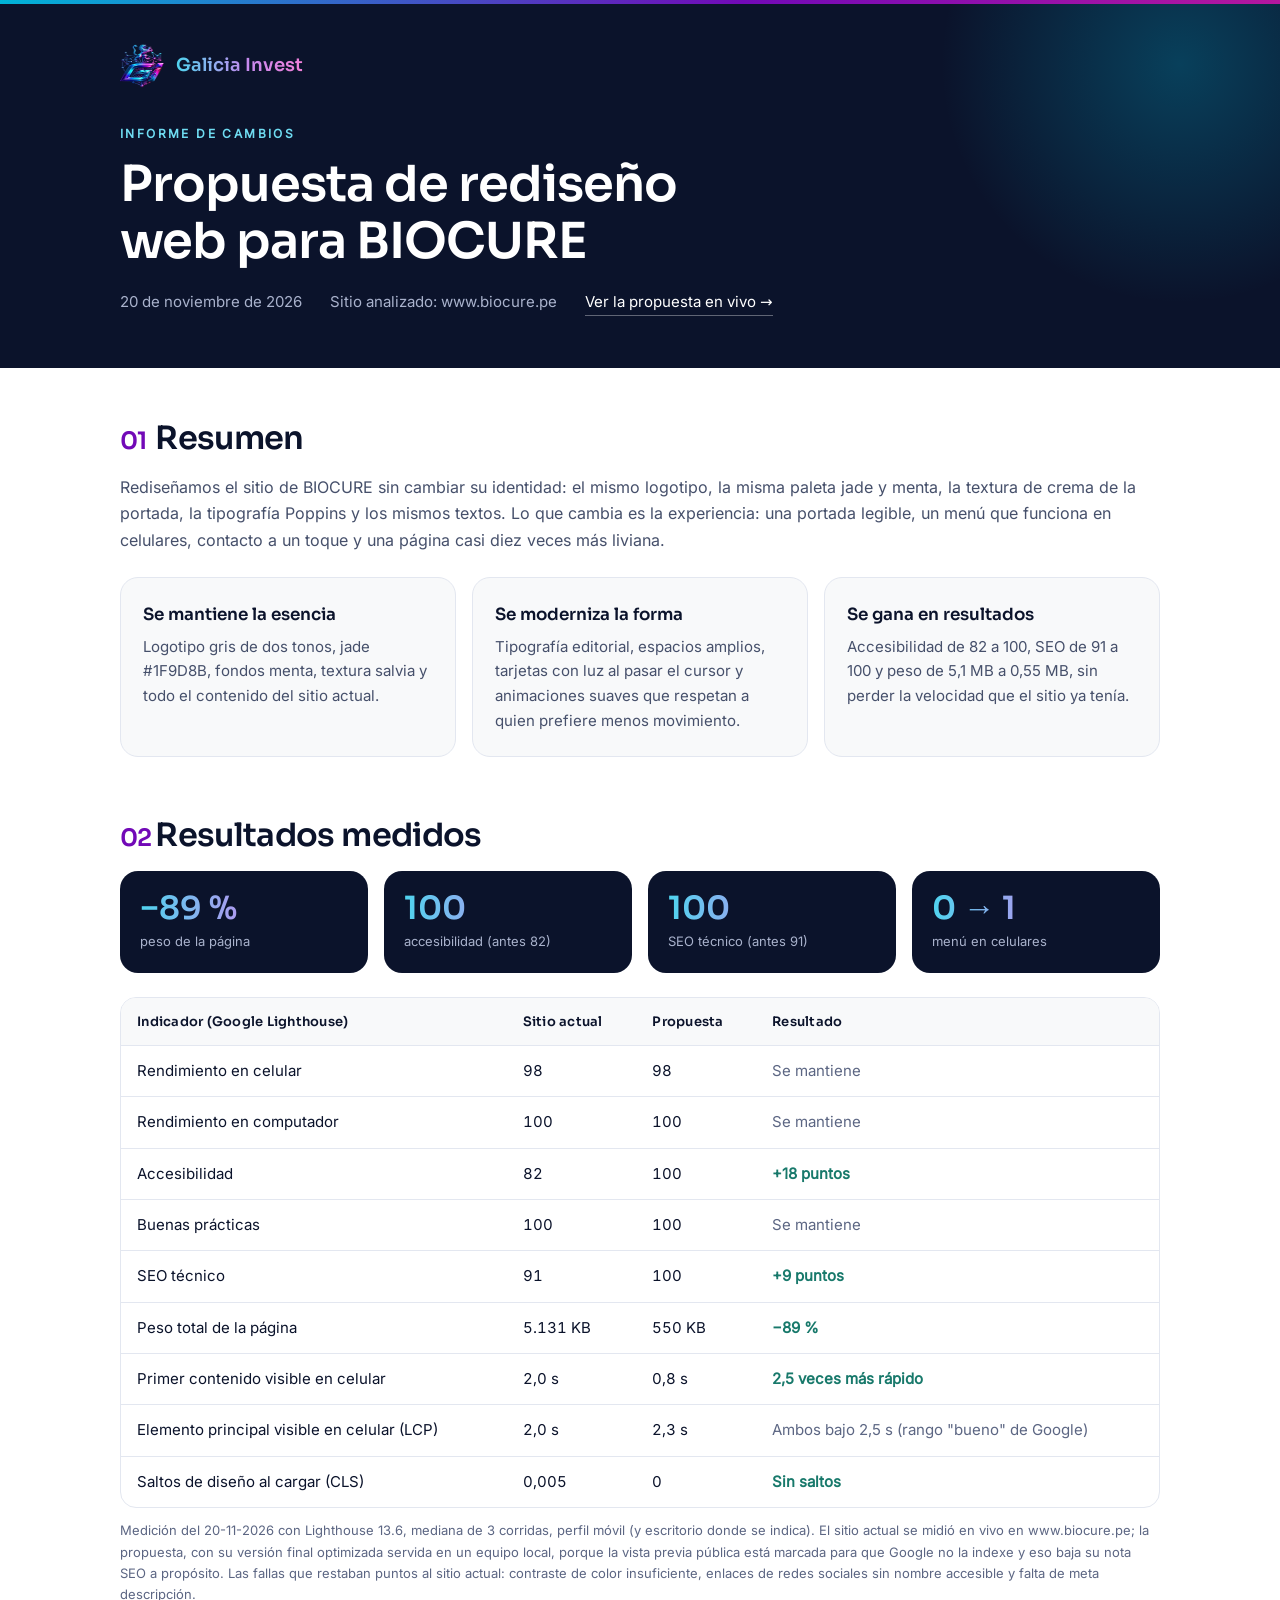
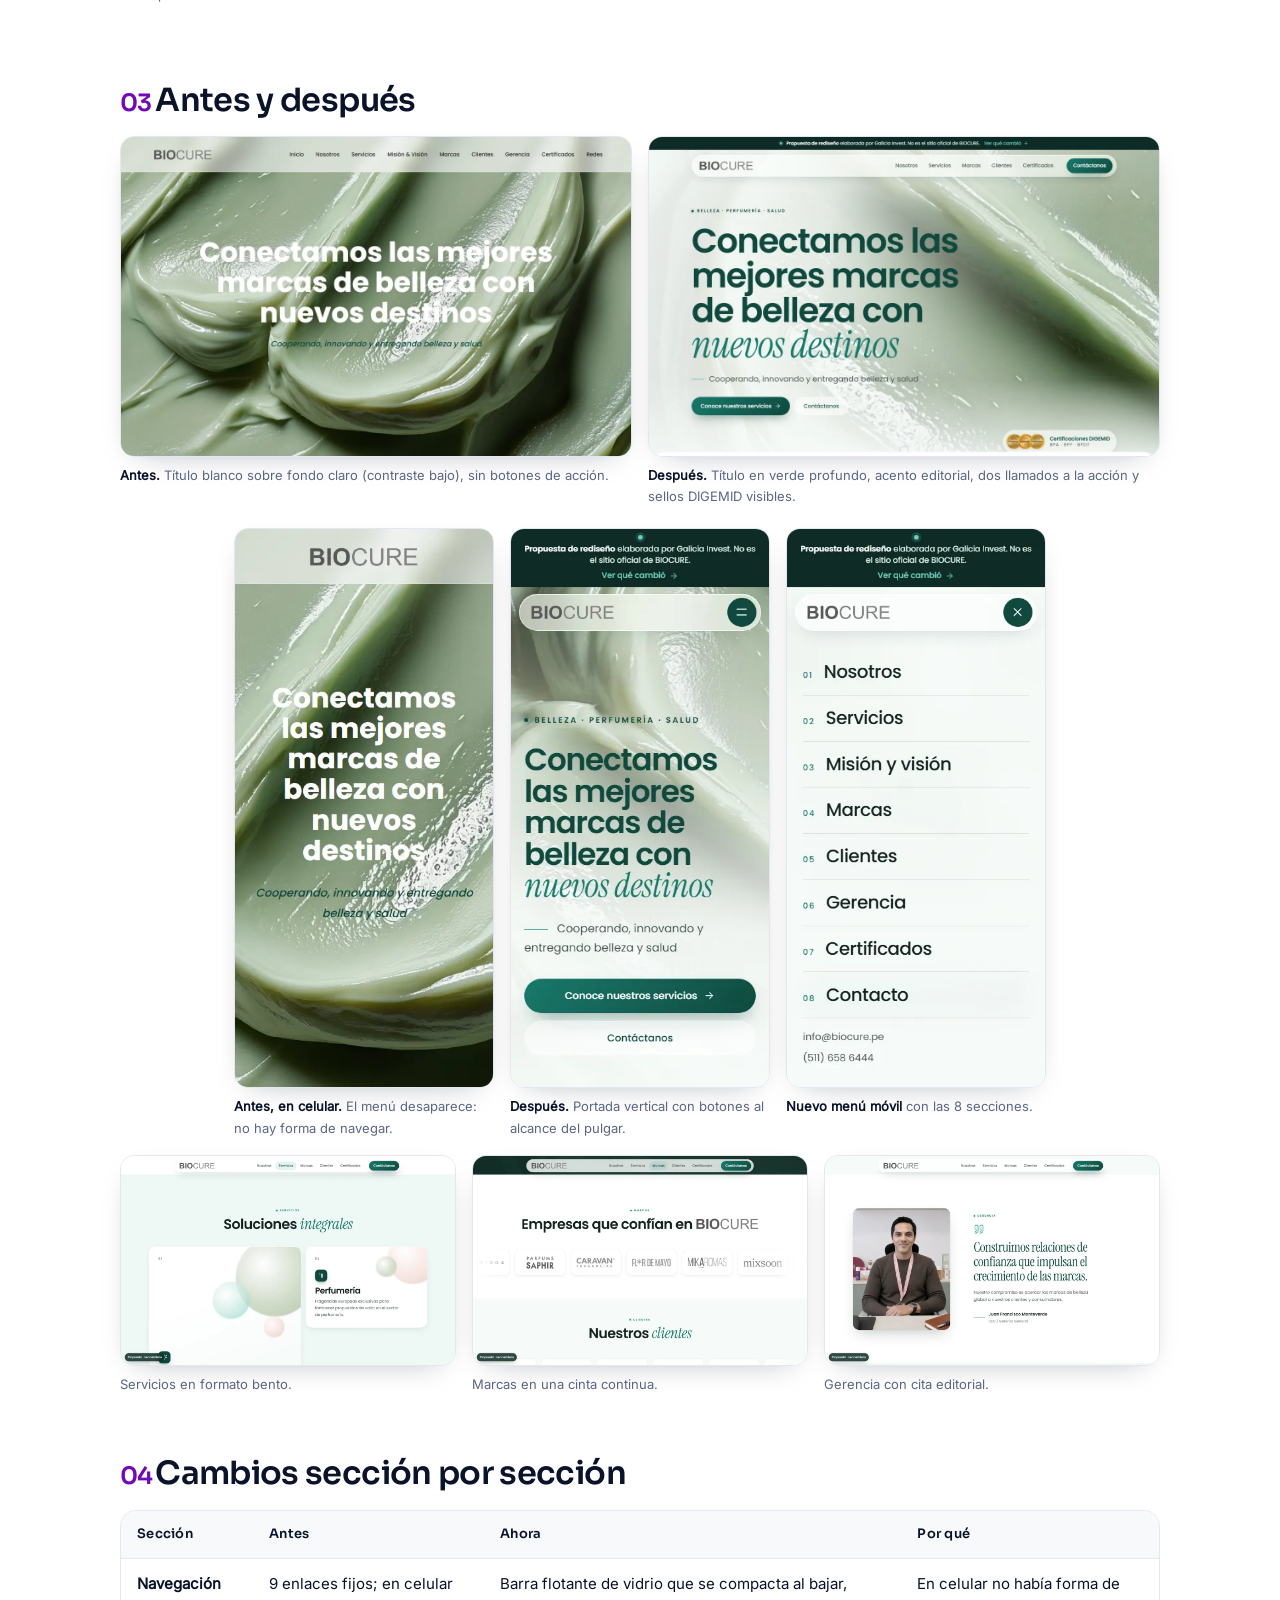
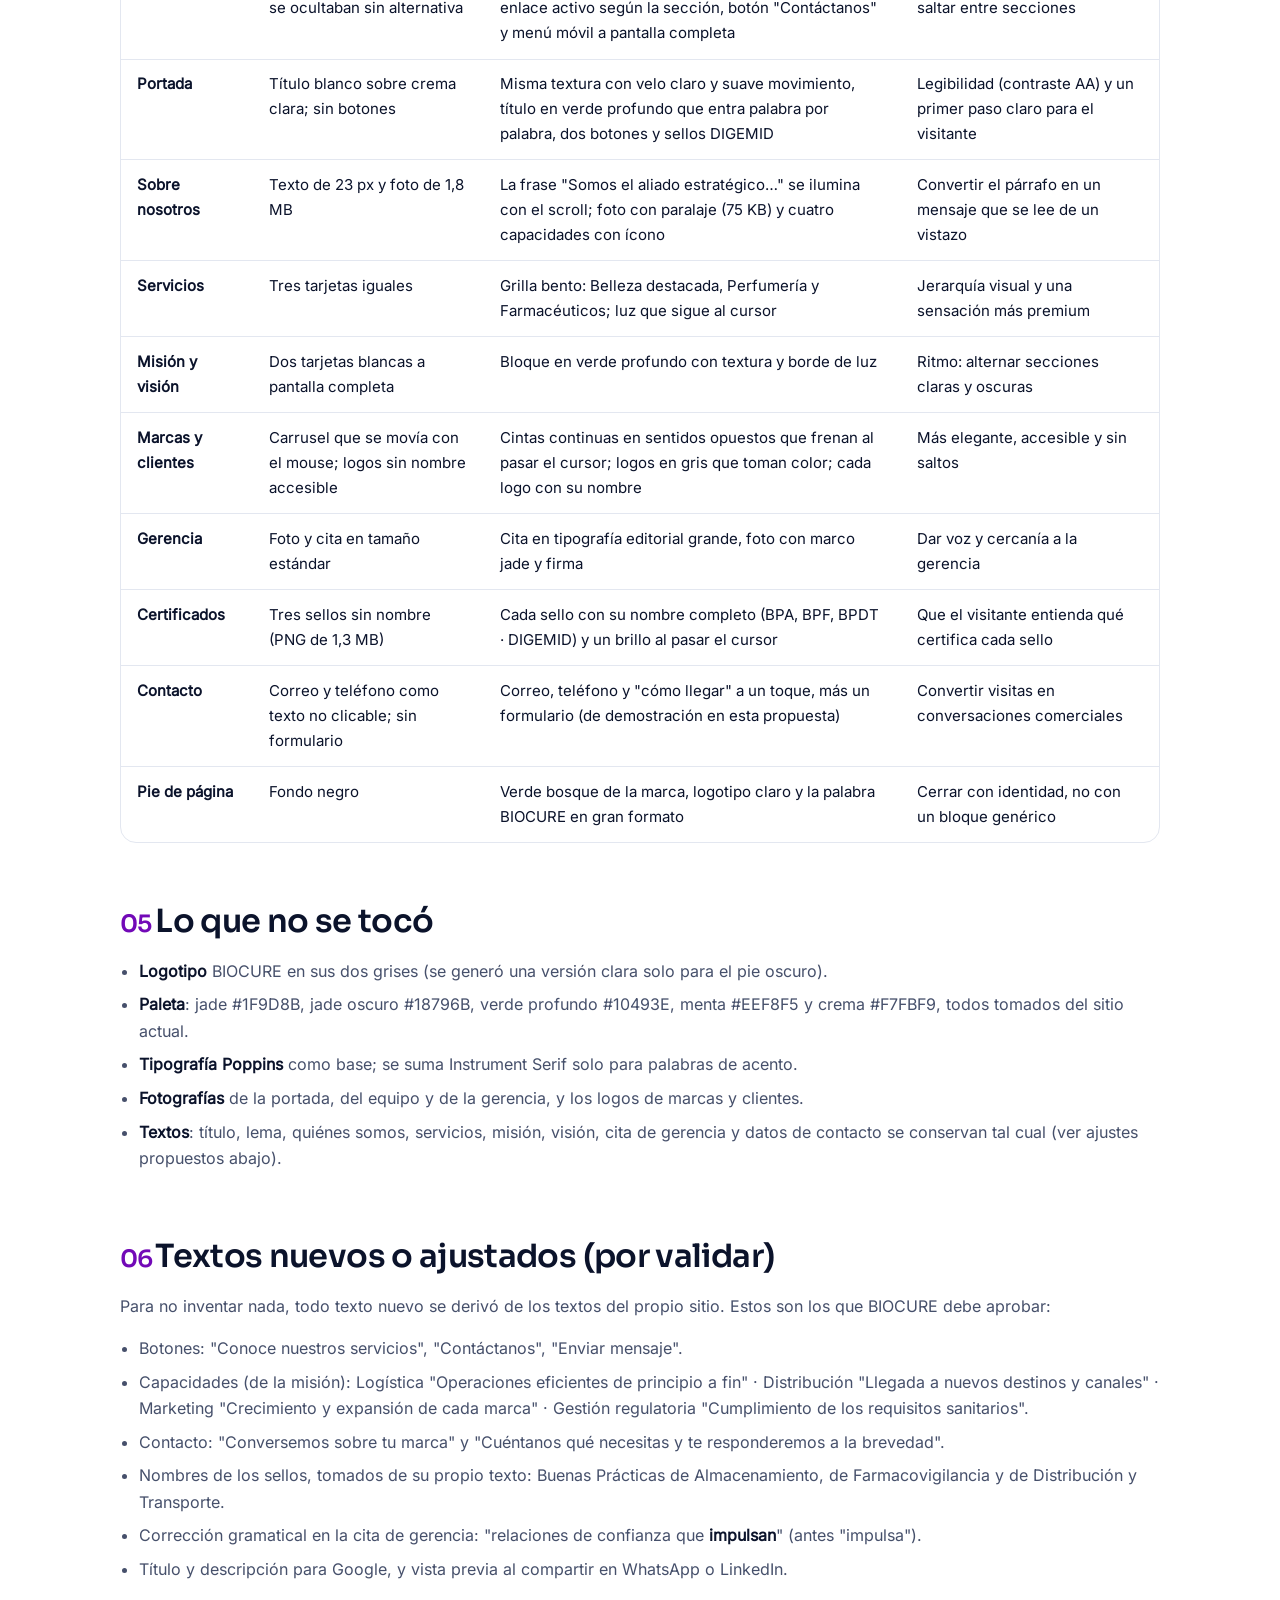
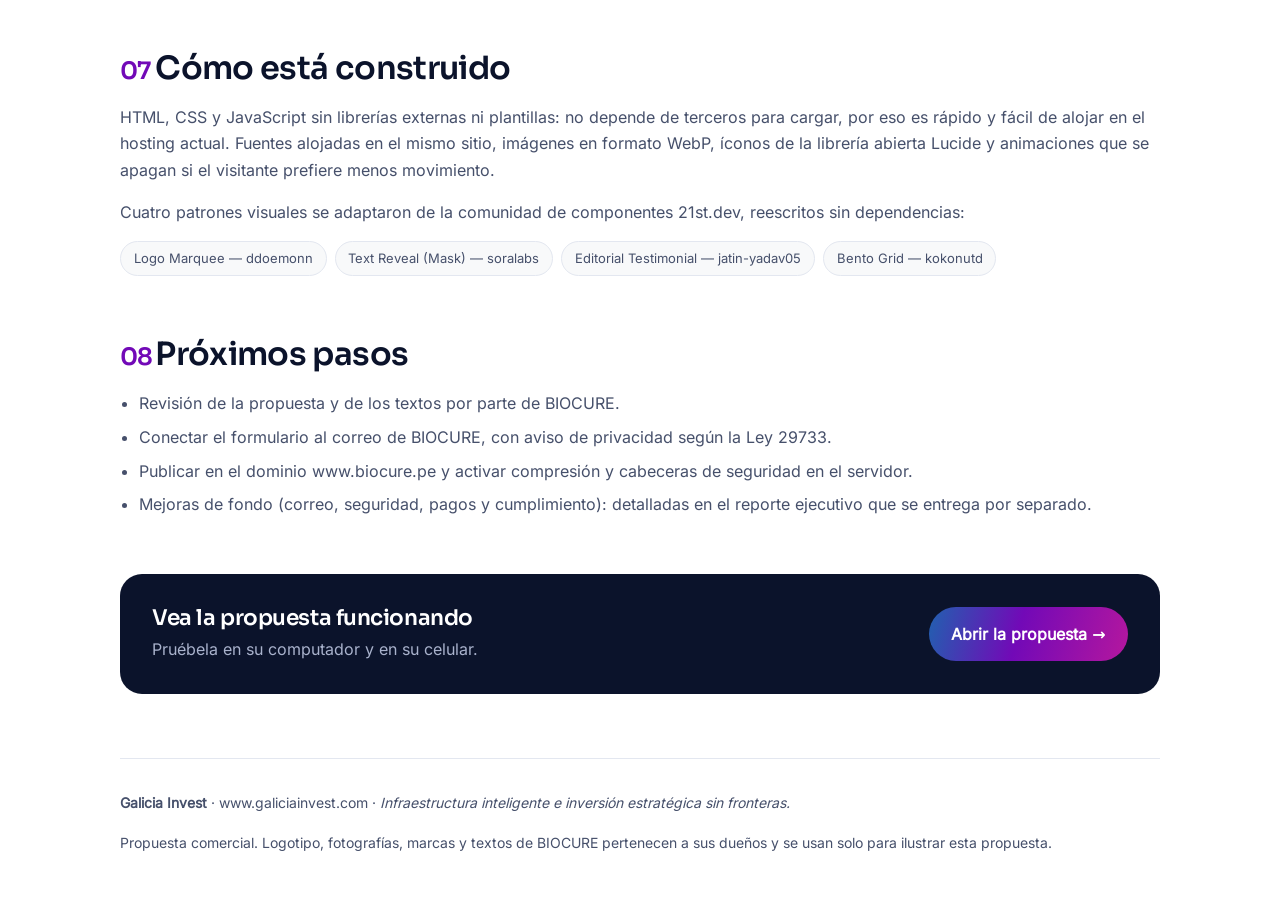
==== cambios.html @ b6936fb0 "Propuesta de rediseño web (vista previa, noindex) Build minificado de la maqueta: portada, nosotros," ====
<!DOCTYPE html> <html lang="es"> <head> <meta charset="UTF-8"> <meta name="viewport" content="width=device-width,initial-scale=1"> <meta name="robots" content="noindex, nofollow"> <title>Informe de cambios — Propuesta web BIOCURE · Galicia Invest</title> <meta name="description" content="Qué cambió y por qué en la propuesta de rediseño web elaborada por Galicia Invest para BIOCURE."> <link rel="icon" type="image/webp" href="assets/informe/logo-gi-96.webp"> <style>@font-face{font-family:Sora;font-weight:600;font-display:swap;src:url("fonts/sora-600.woff2") format("woff2")}@font-face{font-family:Inter;font-weight:400;font-display:swap;src:url("fonts/inter-400.woff2") format("woff2")}:root{--navy:#0b132b;--navy-2:#151e3a;--cian:#00b4d8;--cian-osc:#0084ad;--purpura:#7209b7;--magenta:#b5179e;--gris:#f8f9fa;--tinta:#0b132b;--tinta-2:#46506b;--tinta-3:#5c6683;--linea:#e3e7f0;--verde:#18796b;--rojo:#b4483a;--grad:linear-gradient(120deg, #00b4d8 0%, #7209b7 58%, #b5179e 100%)}*{box-sizing:border-box}html{-webkit-text-size-adjust:100%}body{margin:0;font-family:Inter,system-ui,sans-serif;font-size:1rem;line-height:1.65;color:var(--tinta);background:#fff;-webkit-font-smoothing:antialiased}img{display:block;max-width:100%;height:auto}a{color:var(--cian-osc)}h1,h2,h3{font-family:Sora,system-ui,sans-serif;font-weight:600;letter-spacing:-.02em;line-height:1.15;margin:0;text-wrap:balance}.c{width:min(100% - 2.5rem,1040px);margin-inline:auto}.barra{height:4px;background:var(--grad)}header.cab{background:var(--navy);color:#fff;padding:2.5rem 0 3.25rem;position:relative;overflow:hidden}header.cab::after{content:"";position:absolute;right:-160px;top:-200px;width:520px;height:520px;border-radius:50%;background:radial-gradient(circle,rgba(0,180,216,.28),transparent 65%)}.gi{display:flex;align-items:center;gap:.75rem;position:relative;z-index:1}.gi img{width:44px;height:44px}.gi span{font-family:Sora,sans-serif;font-weight:600;font-size:1.125rem;background:linear-gradient(90deg,#4fd4ef,#c58bef 55%,#ef7fd8);-webkit-background-clip:text;background-clip:text;color:transparent}.ceja{font-size:.75rem;font-weight:600;letter-spacing:.2em;text-transform:uppercase;color:#6fdcf2;margin:2.25rem 0 .75rem;position:relative;z-index:1}header.cab h1{font-size:clamp(2rem, 4.6vw, 3.1rem);max-width:22ch;position:relative;z-index:1}.meta{display:flex;flex-wrap:wrap;gap:.5rem 1.75rem;margin-top:1.25rem;color:#a9b2cc;font-size:.9375rem;position:relative;z-index:1}.meta a{color:#fff;font-weight:500;text-decoration:none;border-bottom:1px solid rgba(255,255,255,.35)}.meta a:hover{border-color:#fff}main section{padding:3.25rem 0 .5rem}h2{font-size:clamp(1.5rem, 2.8vw, 2rem);margin-bottom:1.1rem}h2 .n{display:inline-block;min-width:2.2rem;font-size:.75em;color:var(--purpura)}p{margin:0 0 1rem;color:var(--tinta-2)}.resumen{display:grid;grid-template-columns:repeat(3,1fr);gap:1rem;margin-top:1.5rem}.r{padding:1.4rem;border-radius:18px;background:var(--gris);border:1px solid var(--linea)}.r strong{display:block;font-family:Sora,sans-serif;font-weight:600;font-size:1.05rem;margin-bottom:.4rem}.r p{margin:0;font-size:.9375rem}.cifras{display:grid;grid-template-columns:repeat(4,1fr);gap:1rem;margin:.5rem 0 1.5rem}.cifra{padding:1.25rem;border-radius:18px;background:var(--navy);color:#fff}.cifra b{display:block;font-family:Sora,sans-serif;font-size:2rem;line-height:1.1;background:linear-gradient(90deg,#4fd4ef,#c58bef 60%,#ef7fd8);-webkit-background-clip:text;background-clip:text;color:transparent}.cifra span{font-size:.8125rem;color:#a9b2cc}.tabla{width:100%;overflow-x:auto;border:1px solid var(--linea);border-radius:16px}table{width:100%;border-collapse:collapse;font-size:.9375rem;min-width:620px}td,th{padding:.8rem 1rem;text-align:left;vertical-align:top;border-bottom:1px solid var(--linea)}thead th{font-family:Sora,sans-serif;font-weight:600;font-size:.8125rem;letter-spacing:.02em;background:var(--gris);color:var(--tinta)}tbody tr:last-child td{border-bottom:0}td.num{white-space:nowrap;font-variant-numeric:tabular-nums}.mejor{color:var(--verde);font-weight:600}.igual{color:var(--tinta-3)}.peor{color:var(--rojo);font-weight:600}.nota{font-size:.8125rem;color:var(--tinta-3);margin-top:.75rem}.comparar{display:grid;grid-template-columns:1fr 1fr;gap:1rem;margin-top:1rem}figure{margin:0}figure img{border-radius:14px;border:1px solid var(--linea);box-shadow:0 10px 30px -18px rgba(11,19,43,.4)}figcaption{font-size:.8125rem;color:var(--tinta-3);margin-top:.5rem}figcaption b{color:var(--tinta)}.moviles{display:grid;grid-template-columns:repeat(3,minmax(0,260px));gap:1rem;justify-content:center;margin-top:1.25rem}.galeria{display:grid;grid-template-columns:repeat(3,1fr);gap:1rem;margin-top:1rem}ul.lista{margin:0;padding-left:1.2rem;color:var(--tinta-2)}ul.lista li{margin-bottom:.45rem}ul.lista b{color:var(--tinta)}.chips{display:flex;flex-wrap:wrap;gap:.5rem;margin-top:.5rem}.chip{padding:.35rem .8rem;border-radius:999px;background:var(--gris);border:1px solid var(--linea);font-size:.8125rem;color:var(--tinta-2)}.cta{margin:3.5rem 0 0;padding:2rem;border-radius:22px;background:var(--navy);color:#fff;display:flex;align-items:center;justify-content:space-between;gap:1.5rem;flex-wrap:wrap}.cta h3{font-size:1.35rem}.cta p{margin:.35rem 0 0;color:#a9b2cc}.boton{display:inline-flex;align-items:center;gap:.5rem;padding:.85rem 1.4rem;border-radius:999px;color:#fff;font-weight:600;text-decoration:none;background:linear-gradient(105deg,#0084ad -18%,#7209b7 45%,#b5179e 100%)}footer{margin-top:3.5rem;padding:2rem 0 2.5rem;border-top:1px solid var(--linea);font-size:.875rem;color:var(--tinta-3)}footer em{color:var(--tinta-2)}@media (max-width:760px){.comparar,.galeria,.resumen{grid-template-columns:1fr}.cifras{grid-template-columns:1fr 1fr}.moviles{grid-template-columns:1fr 1fr}.moviles figure:last-child{display:none}}@media print{header.cab{padding:1.75rem 0 2rem}main section{padding-top:1.75rem;break-inside:avoid-page}.tabla{overflow:visible}table{min-width:0}.cta{break-inside:avoid}a{text-decoration:none}}</style> </head> <body> <div class="barra"></div> <header class="cab"> <div class="c"> <div class="gi"><img src="assets/informe/logo-gi-96.webp" alt="" width="44" height="44"><span>Galicia Invest</span></div> <p class="ceja">Informe de cambios</p> <h1>Propuesta de rediseño web para BIOCURE</h1> <div class="meta"> <span>20 de noviembre de 2026</span> <span>Sitio analizado: www.biocure.pe</span> <a href="index.html">Ver la propuesta en vivo →</a> </div> </div> </header> <main class="c"> <section> <h2><span class="n">01</span>Resumen</h2> <p>Rediseñamos el sitio de BIOCURE sin cambiar su identidad: el mismo logotipo, la misma paleta jade y menta, la textura de crema de la portada, la tipografía Poppins y los mismos textos. Lo que cambia es la experiencia: una portada legible, un menú que funciona en celulares, contacto a un toque y una página casi diez veces más liviana.</p> <div class="resumen"> <div class="r"><strong>Se mantiene la esencia</strong><p>Logotipo gris de dos tonos, jade #1F9D8B, fondos menta, textura salvia y todo el contenido del sitio actual.</p></div> <div class="r"><strong>Se moderniza la forma</strong><p>Tipografía editorial, espacios amplios, tarjetas con luz al pasar el cursor y animaciones suaves que respetan a quien prefiere menos movimiento.</p></div> <div class="r"><strong>Se gana en resultados</strong><p>Accesibilidad de 82 a 100, SEO de 91 a 100 y peso de 5,1 MB a 0,55 MB, sin perder la velocidad que el sitio ya tenía.</p></div> </div> </section> <section> <h2><span class="n">02</span>Resultados medidos</h2> <div class="cifras"> <div class="cifra"><b>−89 %</b><span>peso de la página</span></div> <div class="cifra"><b>100</b><span>accesibilidad (antes 82)</span></div> <div class="cifra"><b>100</b><span>SEO técnico (antes 91)</span></div> <div class="cifra"><b>0 → 1</b><span>menú en celulares</span></div> </div> <div class="tabla"> <table> <thead><tr><th>Indicador (Google Lighthouse)</th><th>Sitio actual</th><th>Propuesta</th><th>Resultado</th></tr></thead> <tbody> <tr><td>Rendimiento en celular</td><td class="num">98</td><td class="num">98</td><td class="igual">Se mantiene</td></tr> <tr><td>Rendimiento en computador</td><td class="num">100</td><td class="num">100</td><td class="igual">Se mantiene</td></tr> <tr><td>Accesibilidad</td><td class="num">82</td><td class="num">100</td><td class="mejor">+18 puntos</td></tr> <tr><td>Buenas prácticas</td><td class="num">100</td><td class="num">100</td><td class="igual">Se mantiene</td></tr> <tr><td>SEO técnico</td><td class="num">91</td><td class="num">100</td><td class="mejor">+9 puntos</td></tr> <tr><td>Peso total de la página</td><td class="num">5.131 KB</td><td class="num">550 KB</td><td class="mejor">−89 %</td></tr> <tr><td>Primer contenido visible en celular</td><td class="num">2,0 s</td><td class="num">0,8 s</td><td class="mejor">2,5 veces más rápido</td></tr> <tr><td>Elemento principal visible en celular (LCP)</td><td class="num">2,0 s</td><td class="num">2,3 s</td><td class="igual">Ambos bajo 2,5 s (rango "bueno" de Google)</td></tr> <tr><td>Saltos de diseño al cargar (CLS)</td><td class="num">0,005</td><td class="num">0</td><td class="mejor">Sin saltos</td></tr> </tbody> </table> </div> <p class="nota">Medición del 20-11-2026 con Lighthouse 13.6, mediana de 3 corridas, perfil móvil (y escritorio donde se indica). El sitio actual se midió en vivo en www.biocure.pe; la propuesta, con su versión final optimizada servida en un equipo local, porque la vista previa pública está marcada para que Google no la indexe y eso baja su nota SEO a propósito. Las fallas que restaban puntos al sitio actual: contraste de color insuficiente, enlaces de redes sociales sin nombre accesible y falta de meta descripción.</p> </section> <section> <h2><span class="n">03</span>Antes y después</h2> <div class="comparar"> <figure><img src="assets/informe/antes-escritorio.webp" alt="Portada actual de biocure.pe en computador" width="1200" height="750" loading="lazy"><figcaption><b>Antes.</b> Título blanco sobre fondo claro (contraste bajo), sin botones de acción.</figcaption></figure> <figure><img src="assets/informe/despues-escritorio.webp" alt="Portada propuesta para BIOCURE en computador" width="1200" height="750" loading="lazy"><figcaption><b>Después.</b> Título en verde profundo, acento editorial, dos llamados a la acción y sellos DIGEMID visibles.</figcaption></figure> </div> <div class="moviles"> <figure><img src="assets/informe/antes-movil.webp" alt="Portada actual en celular" width="390" height="844" loading="lazy"><figcaption><b>Antes, en celular.</b> El menú desaparece: no hay forma de navegar.</figcaption></figure> <figure><img src="assets/informe/despues-movil.webp" alt="Portada propuesta en celular" width="390" height="844" loading="lazy"><figcaption><b>Después.</b> Portada vertical con botones al alcance del pulgar.</figcaption></figure> <figure><img src="assets/informe/despues-movil-menu.webp" alt="Menú móvil de la propuesta" width="390" height="844" loading="lazy"><figcaption><b>Nuevo menú móvil</b> con las 8 secciones.</figcaption></figure> </div> <div class="galeria"> <figure><img src="assets/informe/despues-servicios.webp" alt="Sección de servicios rediseñada" width="1200" height="675" loading="lazy"><figcaption>Servicios en formato bento.</figcaption></figure> <figure><img src="assets/informe/despues-marcas.webp" alt="Sección de marcas rediseñada" width="1200" height="675" loading="lazy"><figcaption>Marcas en una cinta continua.</figcaption></figure> <figure><img src="assets/informe/despues-gerencia.webp" alt="Sección de gerencia rediseñada" width="1200" height="675" loading="lazy"><figcaption>Gerencia con cita editorial.</figcaption></figure> </div> </section> <section> <h2><span class="n">04</span>Cambios sección por sección</h2> <div class="tabla"> <table> <thead><tr><th>Sección</th><th>Antes</th><th>Ahora</th><th>Por qué</th></tr></thead> <tbody> <tr><td><b>Navegación</b></td><td>9 enlaces fijos; en celular se ocultaban sin alternativa</td><td>Barra flotante de vidrio que se compacta al bajar, enlace activo según la sección, botón "Contáctanos" y menú móvil a pantalla completa</td><td>En celular no había forma de saltar entre secciones</td></tr> <tr><td><b>Portada</b></td><td>Título blanco sobre crema clara; sin botones</td><td>Misma textura con velo claro y suave movimiento, título en verde profundo que entra palabra por palabra, dos botones y sellos DIGEMID</td><td>Legibilidad (contraste AA) y un primer paso claro para el visitante</td></tr> <tr><td><b>Sobre nosotros</b></td><td>Texto de 23 px y foto de 1,8 MB</td><td>La frase "Somos el aliado estratégico…" se ilumina con el scroll; foto con paralaje (75 KB) y cuatro capacidades con ícono</td><td>Convertir el párrafo en un mensaje que se lee de un vistazo</td></tr> <tr><td><b>Servicios</b></td><td>Tres tarjetas iguales</td><td>Grilla bento: Belleza destacada, Perfumería y Farmacéuticos; luz que sigue al cursor</td><td>Jerarquía visual y una sensación más premium</td></tr> <tr><td><b>Misión y visión</b></td><td>Dos tarjetas blancas a pantalla completa</td><td>Bloque en verde profundo con textura y borde de luz</td><td>Ritmo: alternar secciones claras y oscuras</td></tr> <tr><td><b>Marcas y clientes</b></td><td>Carrusel que se movía con el mouse; logos sin nombre accesible</td><td>Cintas continuas en sentidos opuestos que frenan al pasar el cursor; logos en gris que toman color; cada logo con su nombre</td><td>Más elegante, accesible y sin saltos</td></tr> <tr><td><b>Gerencia</b></td><td>Foto y cita en tamaño estándar</td><td>Cita en tipografía editorial grande, foto con marco jade y firma</td><td>Dar voz y cercanía a la gerencia</td></tr> <tr><td><b>Certificados</b></td><td>Tres sellos sin nombre (PNG de 1,3 MB)</td><td>Cada sello con su nombre completo (BPA, BPF, BPDT · DIGEMID) y un brillo al pasar el cursor</td><td>Que el visitante entienda qué certifica cada sello</td></tr> <tr><td><b>Contacto</b></td><td>Correo y teléfono como texto no clicable; sin formulario</td><td>Correo, teléfono y "cómo llegar" a un toque, más un formulario (de demostración en esta propuesta)</td><td>Convertir visitas en conversaciones comerciales</td></tr> <tr><td><b>Pie de página</b></td><td>Fondo negro</td><td>Verde bosque de la marca, logotipo claro y la palabra BIOCURE en gran formato</td><td>Cerrar con identidad, no con un bloque genérico</td></tr> </tbody> </table> </div> </section> <section> <h2><span class="n">05</span>Lo que no se tocó</h2> <ul class="lista"> <li><b>Logotipo</b> BIOCURE en sus dos grises (se generó una versión clara solo para el pie oscuro).</li> <li><b>Paleta</b>: jade #1F9D8B, jade oscuro #18796B, verde profundo #10493E, menta #EEF8F5 y crema #F7FBF9, todos tomados del sitio actual.</li> <li><b>Tipografía Poppins</b> como base; se suma Instrument Serif solo para palabras de acento.</li> <li><b>Fotografías</b> de la portada, del equipo y de la gerencia, y los logos de marcas y clientes.</li> <li><b>Textos</b>: título, lema, quiénes somos, servicios, misión, visión, cita de gerencia y datos de contacto se conservan tal cual (ver ajustes propuestos abajo).</li> </ul> </section> <section> <h2><span class="n">06</span>Textos nuevos o ajustados (por validar)</h2> <p>Para no inventar nada, todo texto nuevo se derivó de los textos del propio sitio. Estos son los que BIOCURE debe aprobar:</p> <ul class="lista"> <li>Botones: "Conoce nuestros servicios", "Contáctanos", "Enviar mensaje".</li> <li>Capacidades (de la misión): Logística "Operaciones eficientes de principio a fin" · Distribución "Llegada a nuevos destinos y canales" · Marketing "Crecimiento y expansión de cada marca" · Gestión regulatoria "Cumplimiento de los requisitos sanitarios".</li> <li>Contacto: "Conversemos sobre tu marca" y "Cuéntanos qué necesitas y te responderemos a la brevedad".</li> <li>Nombres de los sellos, tomados de su propio texto: Buenas Prácticas de Almacenamiento, de Farmacovigilancia y de Distribución y Transporte.</li> <li>Corrección gramatical en la cita de gerencia: "relaciones de confianza que <b>impulsan</b>" (antes "impulsa").</li> <li>Título y descripción para Google, y vista previa al compartir en WhatsApp o LinkedIn.</li> </ul> </section> <section> <h2><span class="n">07</span>Cómo está construido</h2> <p>HTML, CSS y JavaScript sin librerías externas ni plantillas: no depende de terceros para cargar, por eso es rápido y fácil de alojar en el hosting actual. Fuentes alojadas en el mismo sitio, imágenes en formato WebP, íconos de la librería abierta Lucide y animaciones que se apagan si el visitante prefiere menos movimiento.</p> <p>Cuatro patrones visuales se adaptaron de la comunidad de componentes 21st.dev, reescritos sin dependencias:</p> <div class="chips"> <span class="chip">Logo Marquee — ddoemonn</span> <span class="chip">Text Reveal (Mask) — soralabs</span> <span class="chip">Editorial Testimonial — jatin-yadav05</span> <span class="chip">Bento Grid — kokonutd</span> </div> </section> <section> <h2><span class="n">08</span>Próximos pasos</h2> <ul class="lista"> <li>Revisión de la propuesta y de los textos por parte de BIOCURE.</li> <li>Conectar el formulario al correo de BIOCURE, con aviso de privacidad según la Ley 29733.</li> <li>Publicar en el dominio www.biocure.pe y activar compresión y cabeceras de seguridad en el servidor.</li> <li>Mejoras de fondo (correo, seguridad, pagos y cumplimiento): detalladas en el reporte ejecutivo que se entrega por separado.</li> </ul> <div class="cta"> <div><h3>Vea la propuesta funcionando</h3><p>Pruébela en su computador y en su celular.</p></div> <a class="boton" href="index.html">Abrir la propuesta →</a> </div> </section> </main> <footer class="c"> <p><b>Galicia Invest</b> · www.galiciainvest.com · <em>Infraestructura inteligente e inversión estratégica sin fronteras.</em></p> <p>Propuesta comercial. Logotipo, fotografías, marcas y textos de BIOCURE pertenecen a sus dueños y se usan solo para ilustrar esta propuesta.</p> </footer> </body> </html>
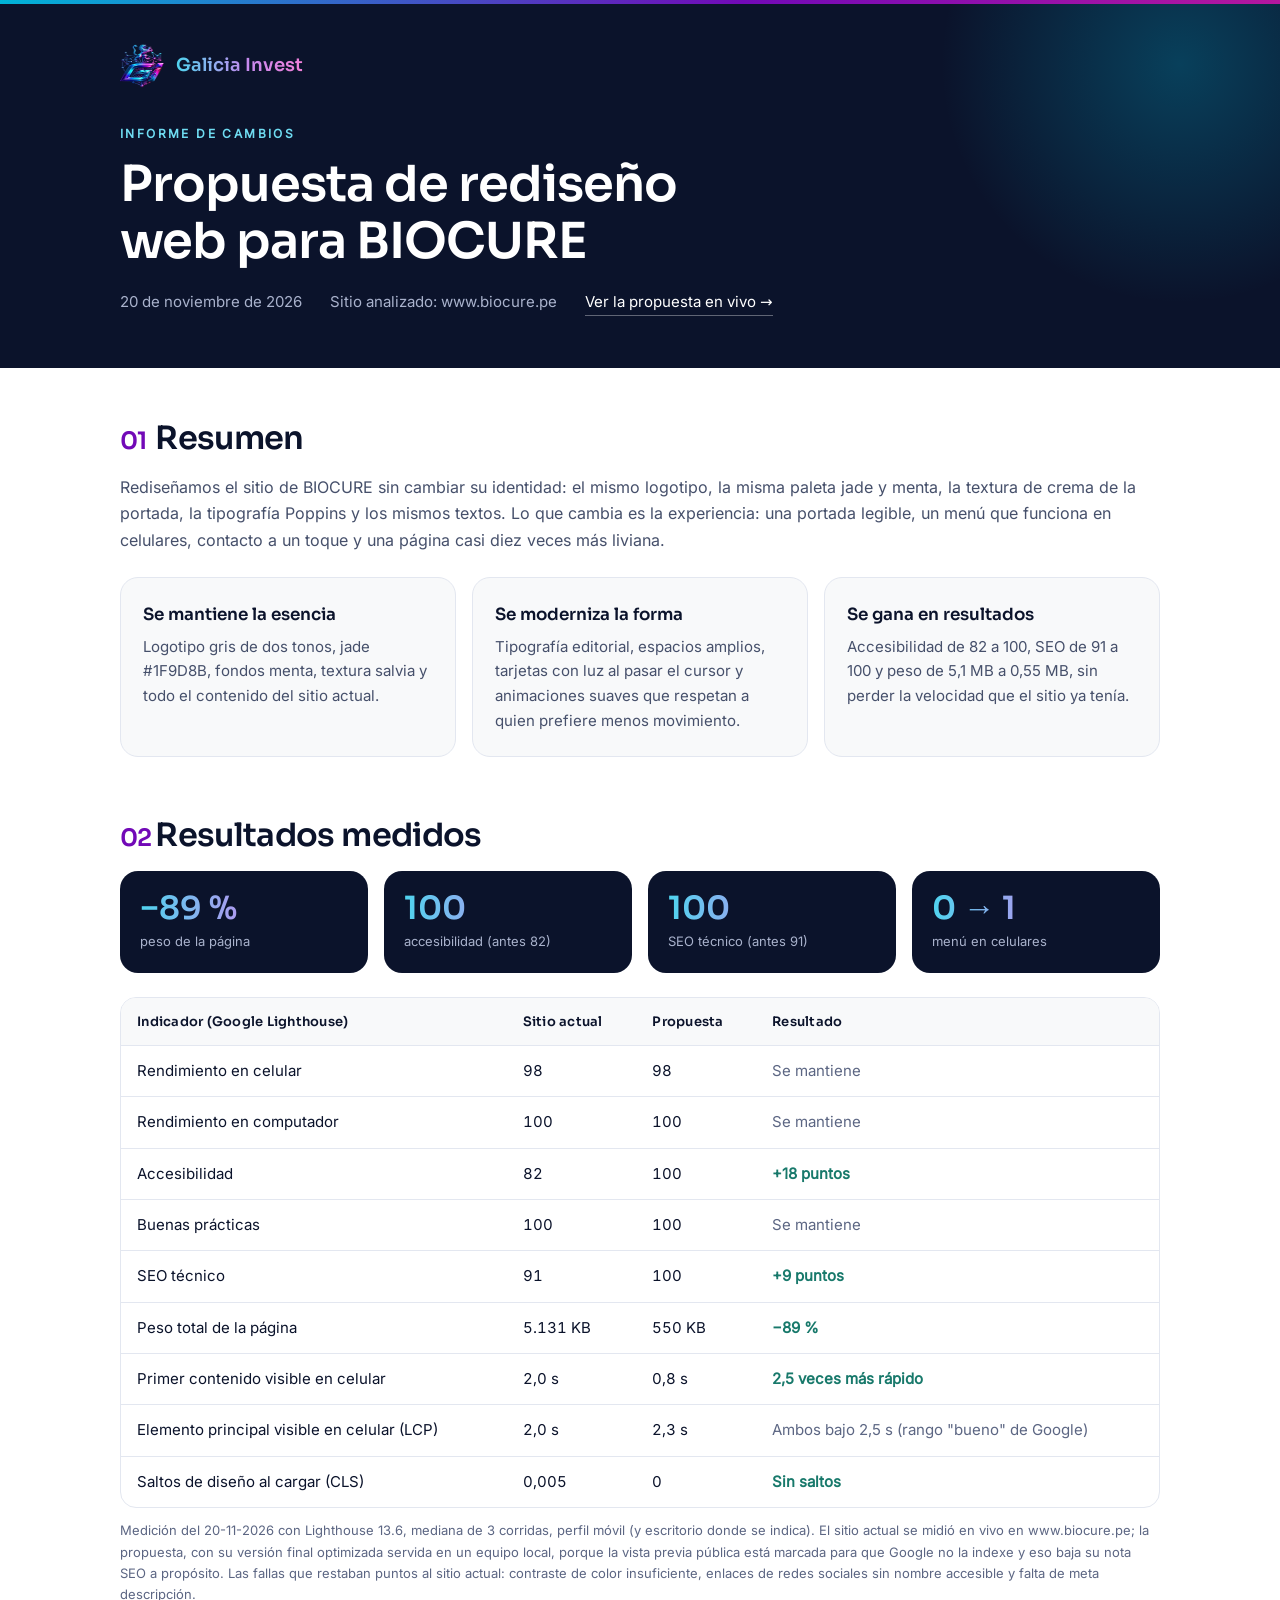
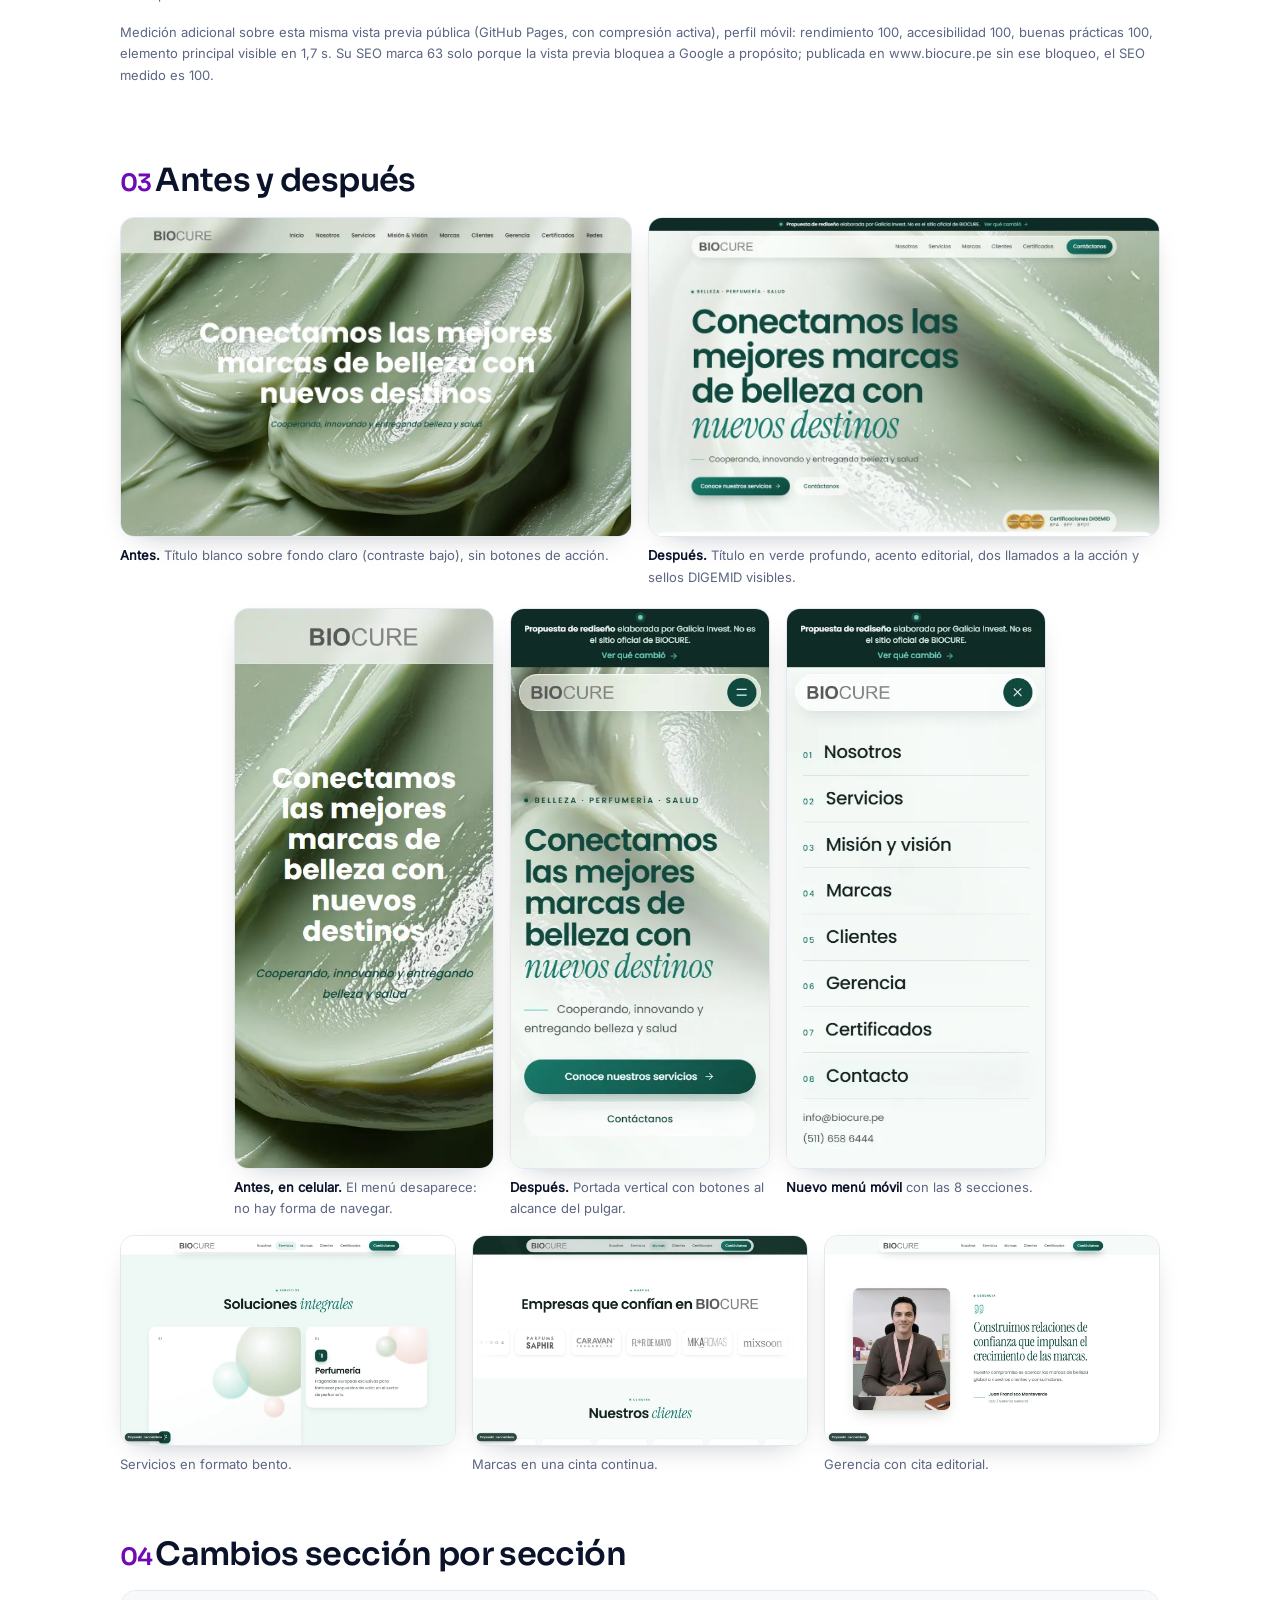
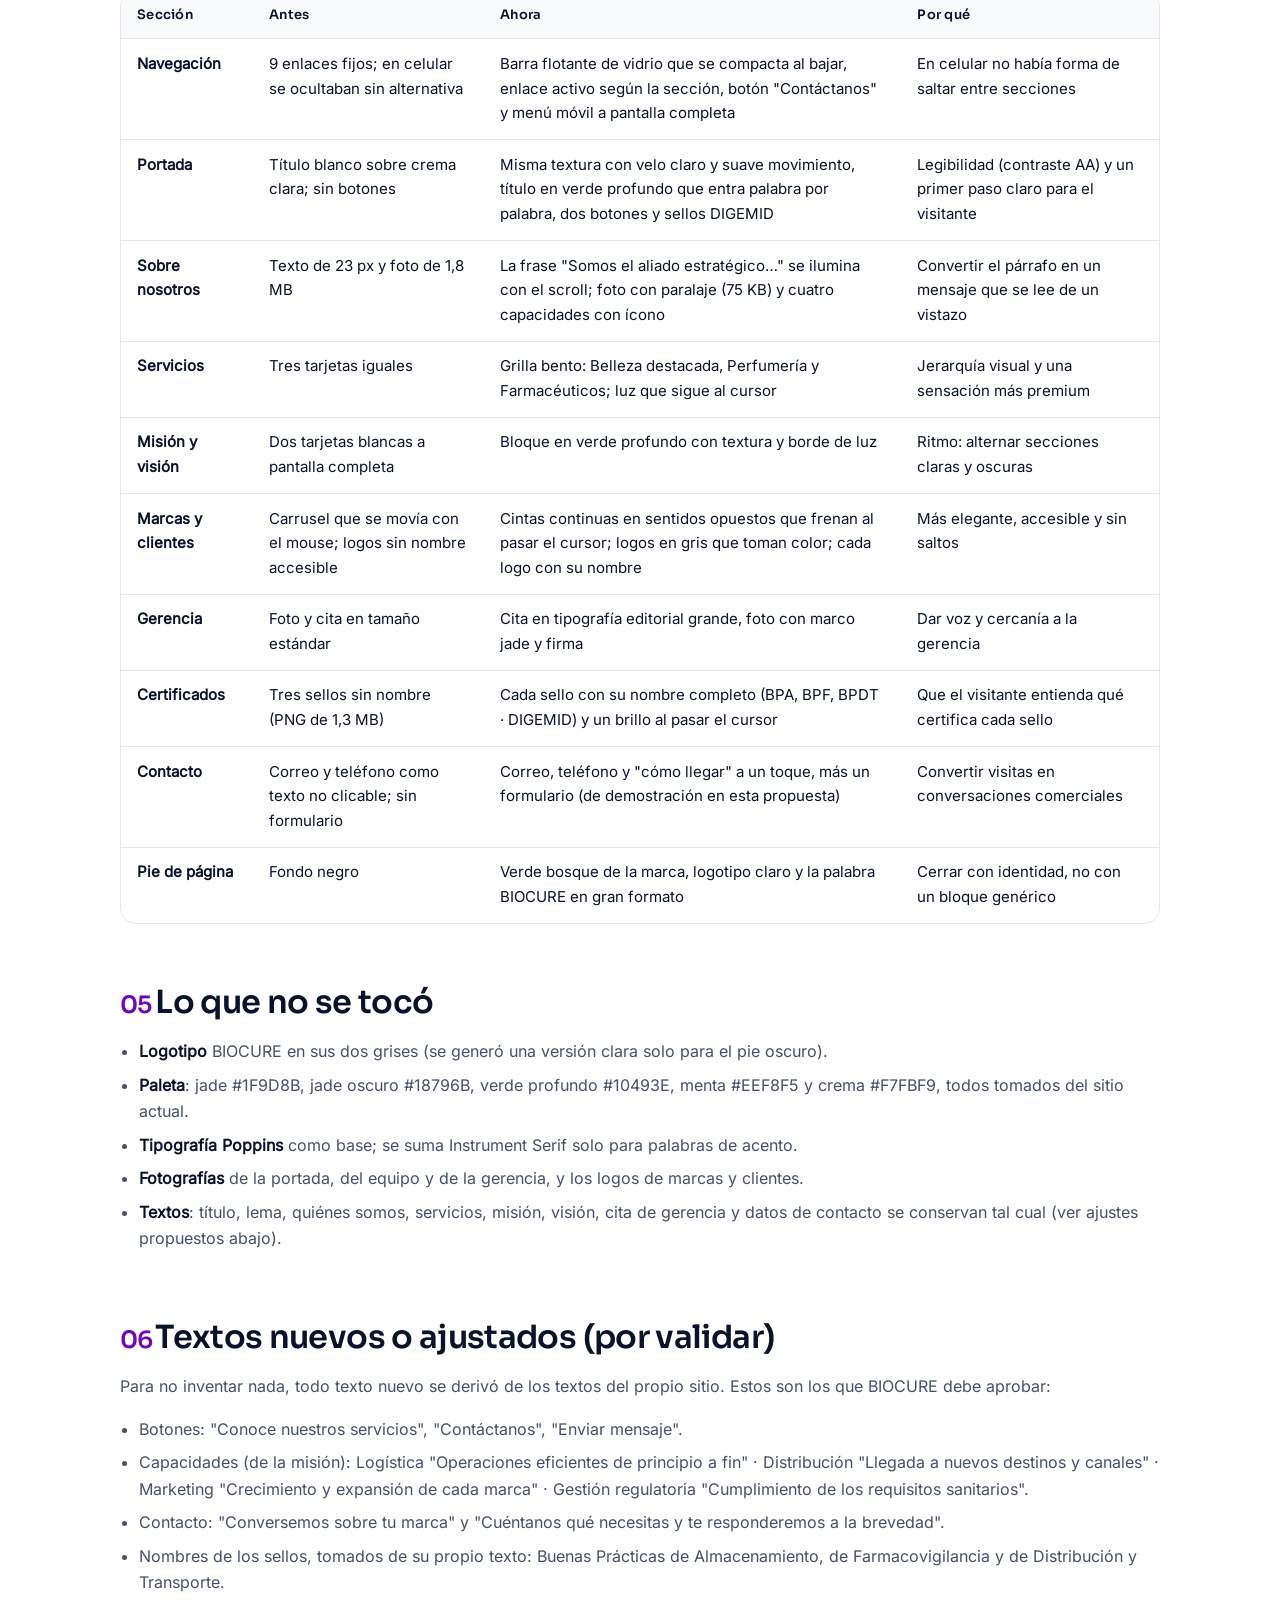
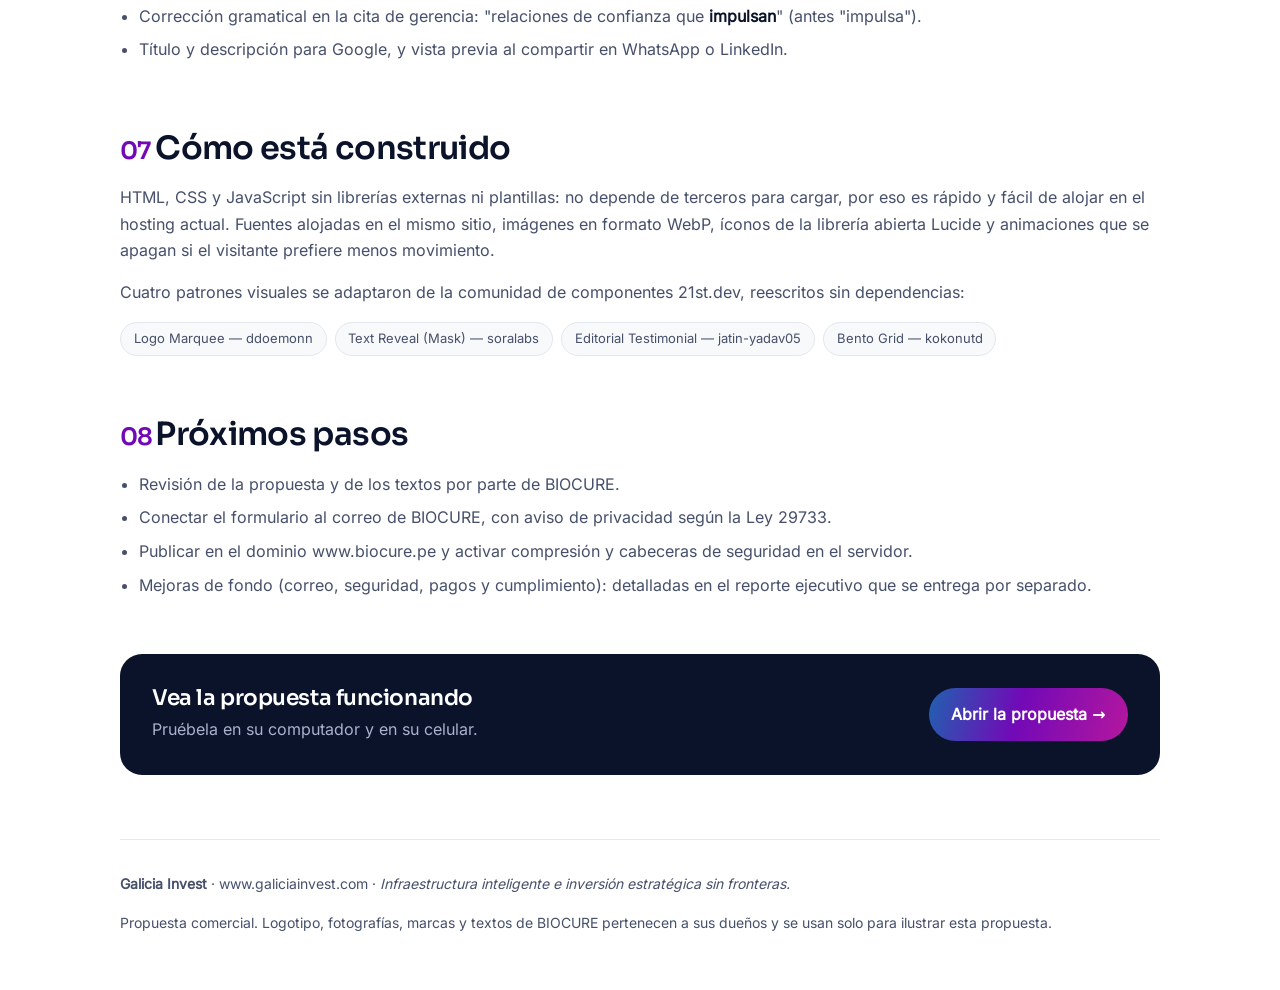
==== commit 5a72896b: "Informe de cambios: medición en la vista previa pública Co-Authored-By: Claude Opus 5.5 <noreply@ant" ====
--- a/cambios.html
+++ b/cambios.html
@@ -1 +1 @@
-<!DOCTYPE html> <html lang="es"> <head> <meta charset="UTF-8"> <meta name="viewport" content="width=device-width,initial-scale=1"> <meta name="robots" content="noindex, nofollow"> <title>Informe de cambios — Propuesta web BIOCURE · Galicia Invest</title> <meta name="description" content="Qué cambió y por qué en la propuesta de rediseño web elaborada por Galicia Invest para BIOCURE."> <link rel="icon" type="image/webp" href="assets/informe/logo-gi-96.webp"> <style>@font-face{font-family:Sora;font-weight:600;font-display:swap;src:url("fonts/sora-600.woff2") format("woff2")}@font-face{font-family:Inter;font-weight:400;font-display:swap;src:url("fonts/inter-400.woff2") format("woff2")}:root{--navy:#0b132b;--navy-2:#151e3a;--cian:#00b4d8;--cian-osc:#0084ad;--purpura:#7209b7;--magenta:#b5179e;--gris:#f8f9fa;--tinta:#0b132b;--tinta-2:#46506b;--tinta-3:#5c6683;--linea:#e3e7f0;--verde:#18796b;--rojo:#b4483a;--grad:linear-gradient(120deg, #00b4d8 0%, #7209b7 58%, #b5179e 100%)}*{box-sizing:border-box}html{-webkit-text-size-adjust:100%}body{margin:0;font-family:Inter,system-ui,sans-serif;font-size:1rem;line-height:1.65;color:var(--tinta);background:#fff;-webkit-font-smoothing:antialiased}img{display:block;max-width:100%;height:auto}a{color:var(--cian-osc)}h1,h2,h3{font-family:Sora,system-ui,sans-serif;font-weight:600;letter-spacing:-.02em;line-height:1.15;margin:0;text-wrap:balance}.c{width:min(100% - 2.5rem,1040px);margin-inline:auto}.barra{height:4px;background:var(--grad)}header.cab{background:var(--navy);color:#fff;padding:2.5rem 0 3.25rem;position:relative;overflow:hidden}header.cab::after{content:"";position:absolute;right:-160px;top:-200px;width:520px;height:520px;border-radius:50%;background:radial-gradient(circle,rgba(0,180,216,.28),transparent 65%)}.gi{display:flex;align-items:center;gap:.75rem;position:relative;z-index:1}.gi img{width:44px;height:44px}.gi span{font-family:Sora,sans-serif;font-weight:600;font-size:1.125rem;background:linear-gradient(90deg,#4fd4ef,#c58bef 55%,#ef7fd8);-webkit-background-clip:text;background-clip:text;color:transparent}.ceja{font-size:.75rem;font-weight:600;letter-spacing:.2em;text-transform:uppercase;color:#6fdcf2;margin:2.25rem 0 .75rem;position:relative;z-index:1}header.cab h1{font-size:clamp(2rem, 4.6vw, 3.1rem);max-width:22ch;position:relative;z-index:1}.meta{display:flex;flex-wrap:wrap;gap:.5rem 1.75rem;margin-top:1.25rem;color:#a9b2cc;font-size:.9375rem;position:relative;z-index:1}.meta a{color:#fff;font-weight:500;text-decoration:none;border-bottom:1px solid rgba(255,255,255,.35)}.meta a:hover{border-color:#fff}main section{padding:3.25rem 0 .5rem}h2{font-size:clamp(1.5rem, 2.8vw, 2rem);margin-bottom:1.1rem}h2 .n{display:inline-block;min-width:2.2rem;font-size:.75em;color:var(--purpura)}p{margin:0 0 1rem;color:var(--tinta-2)}.resumen{display:grid;grid-template-columns:repeat(3,1fr);gap:1rem;margin-top:1.5rem}.r{padding:1.4rem;border-radius:18px;background:var(--gris);border:1px solid var(--linea)}.r strong{display:block;font-family:Sora,sans-serif;font-weight:600;font-size:1.05rem;margin-bottom:.4rem}.r p{margin:0;font-size:.9375rem}.cifras{display:grid;grid-template-columns:repeat(4,1fr);gap:1rem;margin:.5rem 0 1.5rem}.cifra{padding:1.25rem;border-radius:18px;background:var(--navy);color:#fff}.cifra b{display:block;font-family:Sora,sans-serif;font-size:2rem;line-height:1.1;background:linear-gradient(90deg,#4fd4ef,#c58bef 60%,#ef7fd8);-webkit-background-clip:text;background-clip:text;color:transparent}.cifra span{font-size:.8125rem;color:#a9b2cc}.tabla{width:100%;overflow-x:auto;border:1px solid var(--linea);border-radius:16px}table{width:100%;border-collapse:collapse;font-size:.9375rem;min-width:620px}td,th{padding:.8rem 1rem;text-align:left;vertical-align:top;border-bottom:1px solid var(--linea)}thead th{font-family:Sora,sans-serif;font-weight:600;font-size:.8125rem;letter-spacing:.02em;background:var(--gris);color:var(--tinta)}tbody tr:last-child td{border-bottom:0}td.num{white-space:nowrap;font-variant-numeric:tabular-nums}.mejor{color:var(--verde);font-weight:600}.igual{color:var(--tinta-3)}.peor{color:var(--rojo);font-weight:600}.nota{font-size:.8125rem;color:var(--tinta-3);margin-top:.75rem}.comparar{display:grid;grid-template-columns:1fr 1fr;gap:1rem;margin-top:1rem}figure{margin:0}figure img{border-radius:14px;border:1px solid var(--linea);box-shadow:0 10px 30px -18px rgba(11,19,43,.4)}figcaption{font-size:.8125rem;color:var(--tinta-3);margin-top:.5rem}figcaption b{color:var(--tinta)}.moviles{display:grid;grid-template-columns:repeat(3,minmax(0,260px));gap:1rem;justify-content:center;margin-top:1.25rem}.galeria{display:grid;grid-template-columns:repeat(3,1fr);gap:1rem;margin-top:1rem}ul.lista{margin:0;padding-left:1.2rem;color:var(--tinta-2)}ul.lista li{margin-bottom:.45rem}ul.lista b{color:var(--tinta)}.chips{display:flex;flex-wrap:wrap;gap:.5rem;margin-top:.5rem}.chip{padding:.35rem .8rem;border-radius:999px;background:var(--gris);border:1px solid var(--linea);font-size:.8125rem;color:var(--tinta-2)}.cta{margin:3.5rem 0 0;padding:2rem;border-radius:22px;background:var(--navy);color:#fff;display:flex;align-items:center;justify-content:space-between;gap:1.5rem;flex-wrap:wrap}.cta h3{font-size:1.35rem}.cta p{margin:.35rem 0 0;color:#a9b2cc}.boton{display:inline-flex;align-items:center;gap:.5rem;padding:.85rem 1.4rem;border-radius:999px;color:#fff;font-weight:600;text-decoration:none;background:linear-gradient(105deg,#0084ad -18%,#7209b7 45%,#b5179e 100%)}footer{margin-top:3.5rem;padding:2rem 0 2.5rem;border-top:1px solid var(--linea);font-size:.875rem;color:var(--tinta-3)}footer em{color:var(--tinta-2)}@media (max-width:760px){.comparar,.galeria,.resumen{grid-template-columns:1fr}.cifras{grid-template-columns:1fr 1fr}.moviles{grid-template-columns:1fr 1fr}.moviles figure:last-child{display:none}}@media print{header.cab{padding:1.75rem 0 2rem}main section{padding-top:1.75rem;break-inside:avoid-page}.tabla{overflow:visible}table{min-width:0}.cta{break-inside:avoid}a{text-decoration:none}}</style> </head> <body> <div class="barra"></div> <header class="cab"> <div class="c"> <div class="gi"><img src="assets/informe/logo-gi-96.webp" alt="" width="44" height="44"><span>Galicia Invest</span></div> <p class="ceja">Informe de cambios</p> <h1>Propuesta de rediseño web para BIOCURE</h1> <div class="meta"> <span>20 de noviembre de 2026</span> <span>Sitio analizado: www.biocure.pe</span> <a href="index.html">Ver la propuesta en vivo →</a> </div> </div> </header> <main class="c"> <section> <h2><span class="n">01</span>Resumen</h2> <p>Rediseñamos el sitio de BIOCURE sin cambiar su identidad: el mismo logotipo, la misma paleta jade y menta, la textura de crema de la portada, la tipografía Poppins y los mismos textos. Lo que cambia es la experiencia: una portada legible, un menú que funciona en celulares, contacto a un toque y una página casi diez veces más liviana.</p> <div class="resumen"> <div class="r"><strong>Se mantiene la esencia</strong><p>Logotipo gris de dos tonos, jade #1F9D8B, fondos menta, textura salvia y todo el contenido del sitio actual.</p></div> <div class="r"><strong>Se moderniza la forma</strong><p>Tipografía editorial, espacios amplios, tarjetas con luz al pasar el cursor y animaciones suaves que respetan a quien prefiere menos movimiento.</p></div> <div class="r"><strong>Se gana en resultados</strong><p>Accesibilidad de 82 a 100, SEO de 91 a 100 y peso de 5,1 MB a 0,55 MB, sin perder la velocidad que el sitio ya tenía.</p></div> </div> </section> <section> <h2><span class="n">02</span>Resultados medidos</h2> <div class="cifras"> <div class="cifra"><b>−89 %</b><span>peso de la página</span></div> <div class="cifra"><b>100</b><span>accesibilidad (antes 82)</span></div> <div class="cifra"><b>100</b><span>SEO técnico (antes 91)</span></div> <div class="cifra"><b>0 → 1</b><span>menú en celulares</span></div> </div> <div class="tabla"> <table> <thead><tr><th>Indicador (Google Lighthouse)</th><th>Sitio actual</th><th>Propuesta</th><th>Resultado</th></tr></thead> <tbody> <tr><td>Rendimiento en celular</td><td class="num">98</td><td class="num">98</td><td class="igual">Se mantiene</td></tr> <tr><td>Rendimiento en computador</td><td class="num">100</td><td class="num">100</td><td class="igual">Se mantiene</td></tr> <tr><td>Accesibilidad</td><td class="num">82</td><td class="num">100</td><td class="mejor">+18 puntos</td></tr> <tr><td>Buenas prácticas</td><td class="num">100</td><td class="num">100</td><td class="igual">Se mantiene</td></tr> <tr><td>SEO técnico</td><td class="num">91</td><td class="num">100</td><td class="mejor">+9 puntos</td></tr> <tr><td>Peso total de la página</td><td class="num">5.131 KB</td><td class="num">550 KB</td><td class="mejor">−89 %</td></tr> <tr><td>Primer contenido visible en celular</td><td class="num">2,0 s</td><td class="num">0,8 s</td><td class="mejor">2,5 veces más rápido</td></tr> <tr><td>Elemento principal visible en celular (LCP)</td><td class="num">2,0 s</td><td class="num">2,3 s</td><td class="igual">Ambos bajo 2,5 s (rango "bueno" de Google)</td></tr> <tr><td>Saltos de diseño al cargar (CLS)</td><td class="num">0,005</td><td class="num">0</td><td class="mejor">Sin saltos</td></tr> </tbody> </table> </div> <p class="nota">Medición del 20-11-2026 con Lighthouse 13.6, mediana de 3 corridas, perfil móvil (y escritorio donde se indica). El sitio actual se midió en vivo en www.biocure.pe; la propuesta, con su versión final optimizada servida en un equipo local, porque la vista previa pública está marcada para que Google no la indexe y eso baja su nota SEO a propósito. Las fallas que restaban puntos al sitio actual: contraste de color insuficiente, enlaces de redes sociales sin nombre accesible y falta de meta descripción.</p> </section> <section> <h2><span class="n">03</span>Antes y después</h2> <div class="comparar"> <figure><img src="assets/informe/antes-escritorio.webp" alt="Portada actual de biocure.pe en computador" width="1200" height="750" loading="lazy"><figcaption><b>Antes.</b> Título blanco sobre fondo claro (contraste bajo), sin botones de acción.</figcaption></figure> <figure><img src="assets/informe/despues-escritorio.webp" alt="Portada propuesta para BIOCURE en computador" width="1200" height="750" loading="lazy"><figcaption><b>Después.</b> Título en verde profundo, acento editorial, dos llamados a la acción y sellos DIGEMID visibles.</figcaption></figure> </div> <div class="moviles"> <figure><img src="assets/informe/antes-movil.webp" alt="Portada actual en celular" width="390" height="844" loading="lazy"><figcaption><b>Antes, en celular.</b> El menú desaparece: no hay forma de navegar.</figcaption></figure> <figure><img src="assets/informe/despues-movil.webp" alt="Portada propuesta en celular" width="390" height="844" loading="lazy"><figcaption><b>Después.</b> Portada vertical con botones al alcance del pulgar.</figcaption></figure> <figure><img src="assets/informe/despues-movil-menu.webp" alt="Menú móvil de la propuesta" width="390" height="844" loading="lazy"><figcaption><b>Nuevo menú móvil</b> con las 8 secciones.</figcaption></figure> </div> <div class="galeria"> <figure><img src="assets/informe/despues-servicios.webp" alt="Sección de servicios rediseñada" width="1200" height="675" loading="lazy"><figcaption>Servicios en formato bento.</figcaption></figure> <figure><img src="assets/informe/despues-marcas.webp" alt="Sección de marcas rediseñada" width="1200" height="675" loading="lazy"><figcaption>Marcas en una cinta continua.</figcaption></figure> <figure><img src="assets/informe/despues-gerencia.webp" alt="Sección de gerencia rediseñada" width="1200" height="675" loading="lazy"><figcaption>Gerencia con cita editorial.</figcaption></figure> </div> </section> <section> <h2><span class="n">04</span>Cambios sección por sección</h2> <div class="tabla"> <table> <thead><tr><th>Sección</th><th>Antes</th><th>Ahora</th><th>Por qué</th></tr></thead> <tbody> <tr><td><b>Navegación</b></td><td>9 enlaces fijos; en celular se ocultaban sin alternativa</td><td>Barra flotante de vidrio que se compacta al bajar, enlace activo según la sección, botón "Contáctanos" y menú móvil a pantalla completa</td><td>En celular no había forma de saltar entre secciones</td></tr> <tr><td><b>Portada</b></td><td>Título blanco sobre crema clara; sin botones</td><td>Misma textura con velo claro y suave movimiento, título en verde profundo que entra palabra por palabra, dos botones y sellos DIGEMID</td><td>Legibilidad (contraste AA) y un primer paso claro para el visitante</td></tr> <tr><td><b>Sobre nosotros</b></td><td>Texto de 23 px y foto de 1,8 MB</td><td>La frase "Somos el aliado estratégico…" se ilumina con el scroll; foto con paralaje (75 KB) y cuatro capacidades con ícono</td><td>Convertir el párrafo en un mensaje que se lee de un vistazo</td></tr> <tr><td><b>Servicios</b></td><td>Tres tarjetas iguales</td><td>Grilla bento: Belleza destacada, Perfumería y Farmacéuticos; luz que sigue al cursor</td><td>Jerarquía visual y una sensación más premium</td></tr> <tr><td><b>Misión y visión</b></td><td>Dos tarjetas blancas a pantalla completa</td><td>Bloque en verde profundo con textura y borde de luz</td><td>Ritmo: alternar secciones claras y oscuras</td></tr> <tr><td><b>Marcas y clientes</b></td><td>Carrusel que se movía con el mouse; logos sin nombre accesible</td><td>Cintas continuas en sentidos opuestos que frenan al pasar el cursor; logos en gris que toman color; cada logo con su nombre</td><td>Más elegante, accesible y sin saltos</td></tr> <tr><td><b>Gerencia</b></td><td>Foto y cita en tamaño estándar</td><td>Cita en tipografía editorial grande, foto con marco jade y firma</td><td>Dar voz y cercanía a la gerencia</td></tr> <tr><td><b>Certificados</b></td><td>Tres sellos sin nombre (PNG de 1,3 MB)</td><td>Cada sello con su nombre completo (BPA, BPF, BPDT · DIGEMID) y un brillo al pasar el cursor</td><td>Que el visitante entienda qué certifica cada sello</td></tr> <tr><td><b>Contacto</b></td><td>Correo y teléfono como texto no clicable; sin formulario</td><td>Correo, teléfono y "cómo llegar" a un toque, más un formulario (de demostración en esta propuesta)</td><td>Convertir visitas en conversaciones comerciales</td></tr> <tr><td><b>Pie de página</b></td><td>Fondo negro</td><td>Verde bosque de la marca, logotipo claro y la palabra BIOCURE en gran formato</td><td>Cerrar con identidad, no con un bloque genérico</td></tr> </tbody> </table> </div> </section> <section> <h2><span class="n">05</span>Lo que no se tocó</h2> <ul class="lista"> <li><b>Logotipo</b> BIOCURE en sus dos grises (se generó una versión clara solo para el pie oscuro).</li> <li><b>Paleta</b>: jade #1F9D8B, jade oscuro #18796B, verde profundo #10493E, menta #EEF8F5 y crema #F7FBF9, todos tomados del sitio actual.</li> <li><b>Tipografía Poppins</b> como base; se suma Instrument Serif solo para palabras de acento.</li> <li><b>Fotografías</b> de la portada, del equipo y de la gerencia, y los logos de marcas y clientes.</li> <li><b>Textos</b>: título, lema, quiénes somos, servicios, misión, visión, cita de gerencia y datos de contacto se conservan tal cual (ver ajustes propuestos abajo).</li> </ul> </section> <section> <h2><span class="n">06</span>Textos nuevos o ajustados (por validar)</h2> <p>Para no inventar nada, todo texto nuevo se derivó de los textos del propio sitio. Estos son los que BIOCURE debe aprobar:</p> <ul class="lista"> <li>Botones: "Conoce nuestros servicios", "Contáctanos", "Enviar mensaje".</li> <li>Capacidades (de la misión): Logística "Operaciones eficientes de principio a fin" · Distribución "Llegada a nuevos destinos y canales" · Marketing "Crecimiento y expansión de cada marca" · Gestión regulatoria "Cumplimiento de los requisitos sanitarios".</li> <li>Contacto: "Conversemos sobre tu marca" y "Cuéntanos qué necesitas y te responderemos a la brevedad".</li> <li>Nombres de los sellos, tomados de su propio texto: Buenas Prácticas de Almacenamiento, de Farmacovigilancia y de Distribución y Transporte.</li> <li>Corrección gramatical en la cita de gerencia: "relaciones de confianza que <b>impulsan</b>" (antes "impulsa").</li> <li>Título y descripción para Google, y vista previa al compartir en WhatsApp o LinkedIn.</li> </ul> </section> <section> <h2><span class="n">07</span>Cómo está construido</h2> <p>HTML, CSS y JavaScript sin librerías externas ni plantillas: no depende de terceros para cargar, por eso es rápido y fácil de alojar en el hosting actual. Fuentes alojadas en el mismo sitio, imágenes en formato WebP, íconos de la librería abierta Lucide y animaciones que se apagan si el visitante prefiere menos movimiento.</p> <p>Cuatro patrones visuales se adaptaron de la comunidad de componentes 21st.dev, reescritos sin dependencias:</p> <div class="chips"> <span class="chip">Logo Marquee — ddoemonn</span> <span class="chip">Text Reveal (Mask) — soralabs</span> <span class="chip">Editorial Testimonial — jatin-yadav05</span> <span class="chip">Bento Grid — kokonutd</span> </div> </section> <section> <h2><span class="n">08</span>Próximos pasos</h2> <ul class="lista"> <li>Revisión de la propuesta y de los textos por parte de BIOCURE.</li> <li>Conectar el formulario al correo de BIOCURE, con aviso de privacidad según la Ley 29733.</li> <li>Publicar en el dominio www.biocure.pe y activar compresión y cabeceras de seguridad en el servidor.</li> <li>Mejoras de fondo (correo, seguridad, pagos y cumplimiento): detalladas en el reporte ejecutivo que se entrega por separado.</li> </ul> <div class="cta"> <div><h3>Vea la propuesta funcionando</h3><p>Pruébela en su computador y en su celular.</p></div> <a class="boton" href="index.html">Abrir la propuesta →</a> </div> </section> </main> <footer class="c"> <p><b>Galicia Invest</b> · www.galiciainvest.com · <em>Infraestructura inteligente e inversión estratégica sin fronteras.</em></p> <p>Propuesta comercial. Logotipo, fotografías, marcas y textos de BIOCURE pertenecen a sus dueños y se usan solo para ilustrar esta propuesta.</p> </footer> </body> </html> +<!DOCTYPE html> <html lang="es"> <head> <meta charset="UTF-8"> <meta name="viewport" content="width=device-width,initial-scale=1"> <meta name="robots" content="noindex, nofollow"> <title>Informe de cambios — Propuesta web BIOCURE · Galicia Invest</title> <meta name="description" content="Qué cambió y por qué en la propuesta de rediseño web elaborada por Galicia Invest para BIOCURE."> <link rel="icon" type="image/webp" href="assets/informe/logo-gi-96.webp"> <style>@font-face{font-family:Sora;font-weight:600;font-display:swap;src:url("fonts/sora-600.woff2") format("woff2")}@font-face{font-family:Inter;font-weight:400;font-display:swap;src:url("fonts/inter-400.woff2") format("woff2")}:root{--navy:#0b132b;--navy-2:#151e3a;--cian:#00b4d8;--cian-osc:#0084ad;--purpura:#7209b7;--magenta:#b5179e;--gris:#f8f9fa;--tinta:#0b132b;--tinta-2:#46506b;--tinta-3:#5c6683;--linea:#e3e7f0;--verde:#18796b;--rojo:#b4483a;--grad:linear-gradient(120deg, #00b4d8 0%, #7209b7 58%, #b5179e 100%)}*{box-sizing:border-box}html{-webkit-text-size-adjust:100%}body{margin:0;font-family:Inter,system-ui,sans-serif;font-size:1rem;line-height:1.65;color:var(--tinta);background:#fff;-webkit-font-smoothing:antialiased}img{display:block;max-width:100%;height:auto}a{color:var(--cian-osc)}h1,h2,h3{font-family:Sora,system-ui,sans-serif;font-weight:600;letter-spacing:-.02em;line-height:1.15;margin:0;text-wrap:balance}.c{width:min(100% - 2.5rem,1040px);margin-inline:auto}.barra{height:4px;background:var(--grad)}header.cab{background:var(--navy);color:#fff;padding:2.5rem 0 3.25rem;position:relative;overflow:hidden}header.cab::after{content:"";position:absolute;right:-160px;top:-200px;width:520px;height:520px;border-radius:50%;background:radial-gradient(circle,rgba(0,180,216,.28),transparent 65%)}.gi{display:flex;align-items:center;gap:.75rem;position:relative;z-index:1}.gi img{width:44px;height:44px}.gi span{font-family:Sora,sans-serif;font-weight:600;font-size:1.125rem;background:linear-gradient(90deg,#4fd4ef,#c58bef 55%,#ef7fd8);-webkit-background-clip:text;background-clip:text;color:transparent}.ceja{font-size:.75rem;font-weight:600;letter-spacing:.2em;text-transform:uppercase;color:#6fdcf2;margin:2.25rem 0 .75rem;position:relative;z-index:1}header.cab h1{font-size:clamp(2rem, 4.6vw, 3.1rem);max-width:22ch;position:relative;z-index:1}.meta{display:flex;flex-wrap:wrap;gap:.5rem 1.75rem;margin-top:1.25rem;color:#a9b2cc;font-size:.9375rem;position:relative;z-index:1}.meta a{color:#fff;font-weight:500;text-decoration:none;border-bottom:1px solid rgba(255,255,255,.35)}.meta a:hover{border-color:#fff}main section{padding:3.25rem 0 .5rem}h2{font-size:clamp(1.5rem, 2.8vw, 2rem);margin-bottom:1.1rem}h2 .n{display:inline-block;min-width:2.2rem;font-size:.75em;color:var(--purpura)}p{margin:0 0 1rem;color:var(--tinta-2)}.resumen{display:grid;grid-template-columns:repeat(3,1fr);gap:1rem;margin-top:1.5rem}.r{padding:1.4rem;border-radius:18px;background:var(--gris);border:1px solid var(--linea)}.r strong{display:block;font-family:Sora,sans-serif;font-weight:600;font-size:1.05rem;margin-bottom:.4rem}.r p{margin:0;font-size:.9375rem}.cifras{display:grid;grid-template-columns:repeat(4,1fr);gap:1rem;margin:.5rem 0 1.5rem}.cifra{padding:1.25rem;border-radius:18px;background:var(--navy);color:#fff}.cifra b{display:block;font-family:Sora,sans-serif;font-size:2rem;line-height:1.1;background:linear-gradient(90deg,#4fd4ef,#c58bef 60%,#ef7fd8);-webkit-background-clip:text;background-clip:text;color:transparent}.cifra span{font-size:.8125rem;color:#a9b2cc}.tabla{width:100%;overflow-x:auto;border:1px solid var(--linea);border-radius:16px}table{width:100%;border-collapse:collapse;font-size:.9375rem;min-width:620px}td,th{padding:.8rem 1rem;text-align:left;vertical-align:top;border-bottom:1px solid var(--linea)}thead th{font-family:Sora,sans-serif;font-weight:600;font-size:.8125rem;letter-spacing:.02em;background:var(--gris);color:var(--tinta)}tbody tr:last-child td{border-bottom:0}td.num{white-space:nowrap;font-variant-numeric:tabular-nums}.mejor{color:var(--verde);font-weight:600}.igual{color:var(--tinta-3)}.peor{color:var(--rojo);font-weight:600}.nota{font-size:.8125rem;color:var(--tinta-3);margin-top:.75rem}.comparar{display:grid;grid-template-columns:1fr 1fr;gap:1rem;margin-top:1rem}figure{margin:0}figure img{border-radius:14px;border:1px solid var(--linea);box-shadow:0 10px 30px -18px rgba(11,19,43,.4)}figcaption{font-size:.8125rem;color:var(--tinta-3);margin-top:.5rem}figcaption b{color:var(--tinta)}.moviles{display:grid;grid-template-columns:repeat(3,minmax(0,260px));gap:1rem;justify-content:center;margin-top:1.25rem}.galeria{display:grid;grid-template-columns:repeat(3,1fr);gap:1rem;margin-top:1rem}ul.lista{margin:0;padding-left:1.2rem;color:var(--tinta-2)}ul.lista li{margin-bottom:.45rem}ul.lista b{color:var(--tinta)}.chips{display:flex;flex-wrap:wrap;gap:.5rem;margin-top:.5rem}.chip{padding:.35rem .8rem;border-radius:999px;background:var(--gris);border:1px solid var(--linea);font-size:.8125rem;color:var(--tinta-2)}.cta{margin:3.5rem 0 0;padding:2rem;border-radius:22px;background:var(--navy);color:#fff;display:flex;align-items:center;justify-content:space-between;gap:1.5rem;flex-wrap:wrap}.cta h3{font-size:1.35rem}.cta p{margin:.35rem 0 0;color:#a9b2cc}.boton{display:inline-flex;align-items:center;gap:.5rem;padding:.85rem 1.4rem;border-radius:999px;color:#fff;font-weight:600;text-decoration:none;background:linear-gradient(105deg,#0084ad -18%,#7209b7 45%,#b5179e 100%)}footer{margin-top:3.5rem;padding:2rem 0 2.5rem;border-top:1px solid var(--linea);font-size:.875rem;color:var(--tinta-3)}footer em{color:var(--tinta-2)}@media (max-width:760px){.comparar,.galeria,.resumen{grid-template-columns:1fr}.cifras{grid-template-columns:1fr 1fr}.moviles{grid-template-columns:1fr 1fr}.moviles figure:last-child{display:none}}@media print{header.cab{padding:1.75rem 0 2rem}main section{padding-top:1.75rem;break-inside:avoid-page}.tabla{overflow:visible}table{min-width:0}.cta{break-inside:avoid}a{text-decoration:none}}</style> </head> <body> <div class="barra"></div> <header class="cab"> <div class="c"> <div class="gi"><img src="assets/informe/logo-gi-96.webp" alt="" width="44" height="44"><span>Galicia Invest</span></div> <p class="ceja">Informe de cambios</p> <h1>Propuesta de rediseño web para BIOCURE</h1> <div class="meta"> <span>20 de noviembre de 2026</span> <span>Sitio analizado: www.biocure.pe</span> <a href="index.html">Ver la propuesta en vivo →</a> </div> </div> </header> <main class="c"> <section> <h2><span class="n">01</span>Resumen</h2> <p>Rediseñamos el sitio de BIOCURE sin cambiar su identidad: el mismo logotipo, la misma paleta jade y menta, la textura de crema de la portada, la tipografía Poppins y los mismos textos. Lo que cambia es la experiencia: una portada legible, un menú que funciona en celulares, contacto a un toque y una página casi diez veces más liviana.</p> <div class="resumen"> <div class="r"><strong>Se mantiene la esencia</strong><p>Logotipo gris de dos tonos, jade #1F9D8B, fondos menta, textura salvia y todo el contenido del sitio actual.</p></div> <div class="r"><strong>Se moderniza la forma</strong><p>Tipografía editorial, espacios amplios, tarjetas con luz al pasar el cursor y animaciones suaves que respetan a quien prefiere menos movimiento.</p></div> <div class="r"><strong>Se gana en resultados</strong><p>Accesibilidad de 82 a 100, SEO de 91 a 100 y peso de 5,1 MB a 0,55 MB, sin perder la velocidad que el sitio ya tenía.</p></div> </div> </section> <section> <h2><span class="n">02</span>Resultados medidos</h2> <div class="cifras"> <div class="cifra"><b>−89 %</b><span>peso de la página</span></div> <div class="cifra"><b>100</b><span>accesibilidad (antes 82)</span></div> <div class="cifra"><b>100</b><span>SEO técnico (antes 91)</span></div> <div class="cifra"><b>0 → 1</b><span>menú en celulares</span></div> </div> <div class="tabla"> <table> <thead><tr><th>Indicador (Google Lighthouse)</th><th>Sitio actual</th><th>Propuesta</th><th>Resultado</th></tr></thead> <tbody> <tr><td>Rendimiento en celular</td><td class="num">98</td><td class="num">98</td><td class="igual">Se mantiene</td></tr> <tr><td>Rendimiento en computador</td><td class="num">100</td><td class="num">100</td><td class="igual">Se mantiene</td></tr> <tr><td>Accesibilidad</td><td class="num">82</td><td class="num">100</td><td class="mejor">+18 puntos</td></tr> <tr><td>Buenas prácticas</td><td class="num">100</td><td class="num">100</td><td class="igual">Se mantiene</td></tr> <tr><td>SEO técnico</td><td class="num">91</td><td class="num">100</td><td class="mejor">+9 puntos</td></tr> <tr><td>Peso total de la página</td><td class="num">5.131 KB</td><td class="num">550 KB</td><td class="mejor">−89 %</td></tr> <tr><td>Primer contenido visible en celular</td><td class="num">2,0 s</td><td class="num">0,8 s</td><td class="mejor">2,5 veces más rápido</td></tr> <tr><td>Elemento principal visible en celular (LCP)</td><td class="num">2,0 s</td><td class="num">2,3 s</td><td class="igual">Ambos bajo 2,5 s (rango "bueno" de Google)</td></tr> <tr><td>Saltos de diseño al cargar (CLS)</td><td class="num">0,005</td><td class="num">0</td><td class="mejor">Sin saltos</td></tr> </tbody> </table> </div> <p class="nota">Medición del 20-11-2026 con Lighthouse 13.6, mediana de 3 corridas, perfil móvil (y escritorio donde se indica). El sitio actual se midió en vivo en www.biocure.pe; la propuesta, con su versión final optimizada servida en un equipo local, porque la vista previa pública está marcada para que Google no la indexe y eso baja su nota SEO a propósito. Las fallas que restaban puntos al sitio actual: contraste de color insuficiente, enlaces de redes sociales sin nombre accesible y falta de meta descripción.</p> <p class="nota">Medición adicional sobre esta misma vista previa pública (GitHub Pages, con compresión activa), perfil móvil: rendimiento 100, accesibilidad 100, buenas prácticas 100, elemento principal visible en 1,7 s. Su SEO marca 63 solo porque la vista previa bloquea a Google a propósito; publicada en www.biocure.pe sin ese bloqueo, el SEO medido es 100.</p> </section> <section> <h2><span class="n">03</span>Antes y después</h2> <div class="comparar"> <figure><img src="assets/informe/antes-escritorio.webp" alt="Portada actual de biocure.pe en computador" width="1200" height="750" loading="lazy"><figcaption><b>Antes.</b> Título blanco sobre fondo claro (contraste bajo), sin botones de acción.</figcaption></figure> <figure><img src="assets/informe/despues-escritorio.webp" alt="Portada propuesta para BIOCURE en computador" width="1200" height="750" loading="lazy"><figcaption><b>Después.</b> Título en verde profundo, acento editorial, dos llamados a la acción y sellos DIGEMID visibles.</figcaption></figure> </div> <div class="moviles"> <figure><img src="assets/informe/antes-movil.webp" alt="Portada actual en celular" width="390" height="844" loading="lazy"><figcaption><b>Antes, en celular.</b> El menú desaparece: no hay forma de navegar.</figcaption></figure> <figure><img src="assets/informe/despues-movil.webp" alt="Portada propuesta en celular" width="390" height="844" loading="lazy"><figcaption><b>Después.</b> Portada vertical con botones al alcance del pulgar.</figcaption></figure> <figure><img src="assets/informe/despues-movil-menu.webp" alt="Menú móvil de la propuesta" width="390" height="844" loading="lazy"><figcaption><b>Nuevo menú móvil</b> con las 8 secciones.</figcaption></figure> </div> <div class="galeria"> <figure><img src="assets/informe/despues-servicios.webp" alt="Sección de servicios rediseñada" width="1200" height="675" loading="lazy"><figcaption>Servicios en formato bento.</figcaption></figure> <figure><img src="assets/informe/despues-marcas.webp" alt="Sección de marcas rediseñada" width="1200" height="675" loading="lazy"><figcaption>Marcas en una cinta continua.</figcaption></figure> <figure><img src="assets/informe/despues-gerencia.webp" alt="Sección de gerencia rediseñada" width="1200" height="675" loading="lazy"><figcaption>Gerencia con cita editorial.</figcaption></figure> </div> </section> <section> <h2><span class="n">04</span>Cambios sección por sección</h2> <div class="tabla"> <table> <thead><tr><th>Sección</th><th>Antes</th><th>Ahora</th><th>Por qué</th></tr></thead> <tbody> <tr><td><b>Navegación</b></td><td>9 enlaces fijos; en celular se ocultaban sin alternativa</td><td>Barra flotante de vidrio que se compacta al bajar, enlace activo según la sección, botón "Contáctanos" y menú móvil a pantalla completa</td><td>En celular no había forma de saltar entre secciones</td></tr> <tr><td><b>Portada</b></td><td>Título blanco sobre crema clara; sin botones</td><td>Misma textura con velo claro y suave movimiento, título en verde profundo que entra palabra por palabra, dos botones y sellos DIGEMID</td><td>Legibilidad (contraste AA) y un primer paso claro para el visitante</td></tr> <tr><td><b>Sobre nosotros</b></td><td>Texto de 23 px y foto de 1,8 MB</td><td>La frase "Somos el aliado estratégico…" se ilumina con el scroll; foto con paralaje (75 KB) y cuatro capacidades con ícono</td><td>Convertir el párrafo en un mensaje que se lee de un vistazo</td></tr> <tr><td><b>Servicios</b></td><td>Tres tarjetas iguales</td><td>Grilla bento: Belleza destacada, Perfumería y Farmacéuticos; luz que sigue al cursor</td><td>Jerarquía visual y una sensación más premium</td></tr> <tr><td><b>Misión y visión</b></td><td>Dos tarjetas blancas a pantalla completa</td><td>Bloque en verde profundo con textura y borde de luz</td><td>Ritmo: alternar secciones claras y oscuras</td></tr> <tr><td><b>Marcas y clientes</b></td><td>Carrusel que se movía con el mouse; logos sin nombre accesible</td><td>Cintas continuas en sentidos opuestos que frenan al pasar el cursor; logos en gris que toman color; cada logo con su nombre</td><td>Más elegante, accesible y sin saltos</td></tr> <tr><td><b>Gerencia</b></td><td>Foto y cita en tamaño estándar</td><td>Cita en tipografía editorial grande, foto con marco jade y firma</td><td>Dar voz y cercanía a la gerencia</td></tr> <tr><td><b>Certificados</b></td><td>Tres sellos sin nombre (PNG de 1,3 MB)</td><td>Cada sello con su nombre completo (BPA, BPF, BPDT · DIGEMID) y un brillo al pasar el cursor</td><td>Que el visitante entienda qué certifica cada sello</td></tr> <tr><td><b>Contacto</b></td><td>Correo y teléfono como texto no clicable; sin formulario</td><td>Correo, teléfono y "cómo llegar" a un toque, más un formulario (de demostración en esta propuesta)</td><td>Convertir visitas en conversaciones comerciales</td></tr> <tr><td><b>Pie de página</b></td><td>Fondo negro</td><td>Verde bosque de la marca, logotipo claro y la palabra BIOCURE en gran formato</td><td>Cerrar con identidad, no con un bloque genérico</td></tr> </tbody> </table> </div> </section> <section> <h2><span class="n">05</span>Lo que no se tocó</h2> <ul class="lista"> <li><b>Logotipo</b> BIOCURE en sus dos grises (se generó una versión clara solo para el pie oscuro).</li> <li><b>Paleta</b>: jade #1F9D8B, jade oscuro #18796B, verde profundo #10493E, menta #EEF8F5 y crema #F7FBF9, todos tomados del sitio actual.</li> <li><b>Tipografía Poppins</b> como base; se suma Instrument Serif solo para palabras de acento.</li> <li><b>Fotografías</b> de la portada, del equipo y de la gerencia, y los logos de marcas y clientes.</li> <li><b>Textos</b>: título, lema, quiénes somos, servicios, misión, visión, cita de gerencia y datos de contacto se conservan tal cual (ver ajustes propuestos abajo).</li> </ul> </section> <section> <h2><span class="n">06</span>Textos nuevos o ajustados (por validar)</h2> <p>Para no inventar nada, todo texto nuevo se derivó de los textos del propio sitio. Estos son los que BIOCURE debe aprobar:</p> <ul class="lista"> <li>Botones: "Conoce nuestros servicios", "Contáctanos", "Enviar mensaje".</li> <li>Capacidades (de la misión): Logística "Operaciones eficientes de principio a fin" · Distribución "Llegada a nuevos destinos y canales" · Marketing "Crecimiento y expansión de cada marca" · Gestión regulatoria "Cumplimiento de los requisitos sanitarios".</li> <li>Contacto: "Conversemos sobre tu marca" y "Cuéntanos qué necesitas y te responderemos a la brevedad".</li> <li>Nombres de los sellos, tomados de su propio texto: Buenas Prácticas de Almacenamiento, de Farmacovigilancia y de Distribución y Transporte.</li> <li>Corrección gramatical en la cita de gerencia: "relaciones de confianza que <b>impulsan</b>" (antes "impulsa").</li> <li>Título y descripción para Google, y vista previa al compartir en WhatsApp o LinkedIn.</li> </ul> </section> <section> <h2><span class="n">07</span>Cómo está construido</h2> <p>HTML, CSS y JavaScript sin librerías externas ni plantillas: no depende de terceros para cargar, por eso es rápido y fácil de alojar en el hosting actual. Fuentes alojadas en el mismo sitio, imágenes en formato WebP, íconos de la librería abierta Lucide y animaciones que se apagan si el visitante prefiere menos movimiento.</p> <p>Cuatro patrones visuales se adaptaron de la comunidad de componentes 21st.dev, reescritos sin dependencias:</p> <div class="chips"> <span class="chip">Logo Marquee — ddoemonn</span> <span class="chip">Text Reveal (Mask) — soralabs</span> <span class="chip">Editorial Testimonial — jatin-yadav05</span> <span class="chip">Bento Grid — kokonutd</span> </div> </section> <section> <h2><span class="n">08</span>Próximos pasos</h2> <ul class="lista"> <li>Revisión de la propuesta y de los textos por parte de BIOCURE.</li> <li>Conectar el formulario al correo de BIOCURE, con aviso de privacidad según la Ley 29733.</li> <li>Publicar en el dominio www.biocure.pe y activar compresión y cabeceras de seguridad en el servidor.</li> <li>Mejoras de fondo (correo, seguridad, pagos y cumplimiento): detalladas en el reporte ejecutivo que se entrega por separado.</li> </ul> <div class="cta"> <div><h3>Vea la propuesta funcionando</h3><p>Pruébela en su computador y en su celular.</p></div> <a class="boton" href="index.html">Abrir la propuesta →</a> </div> </section> </main> <footer class="c"> <p><b>Galicia Invest</b> · www.galiciainvest.com · <em>Infraestructura inteligente e inversión estratégica sin fronteras.</em></p> <p>Propuesta comercial. Logotipo, fotografías, marcas y textos de BIOCURE pertenecen a sus dueños y se usan solo para ilustrar esta propuesta.</p> </footer> </body> </html> 
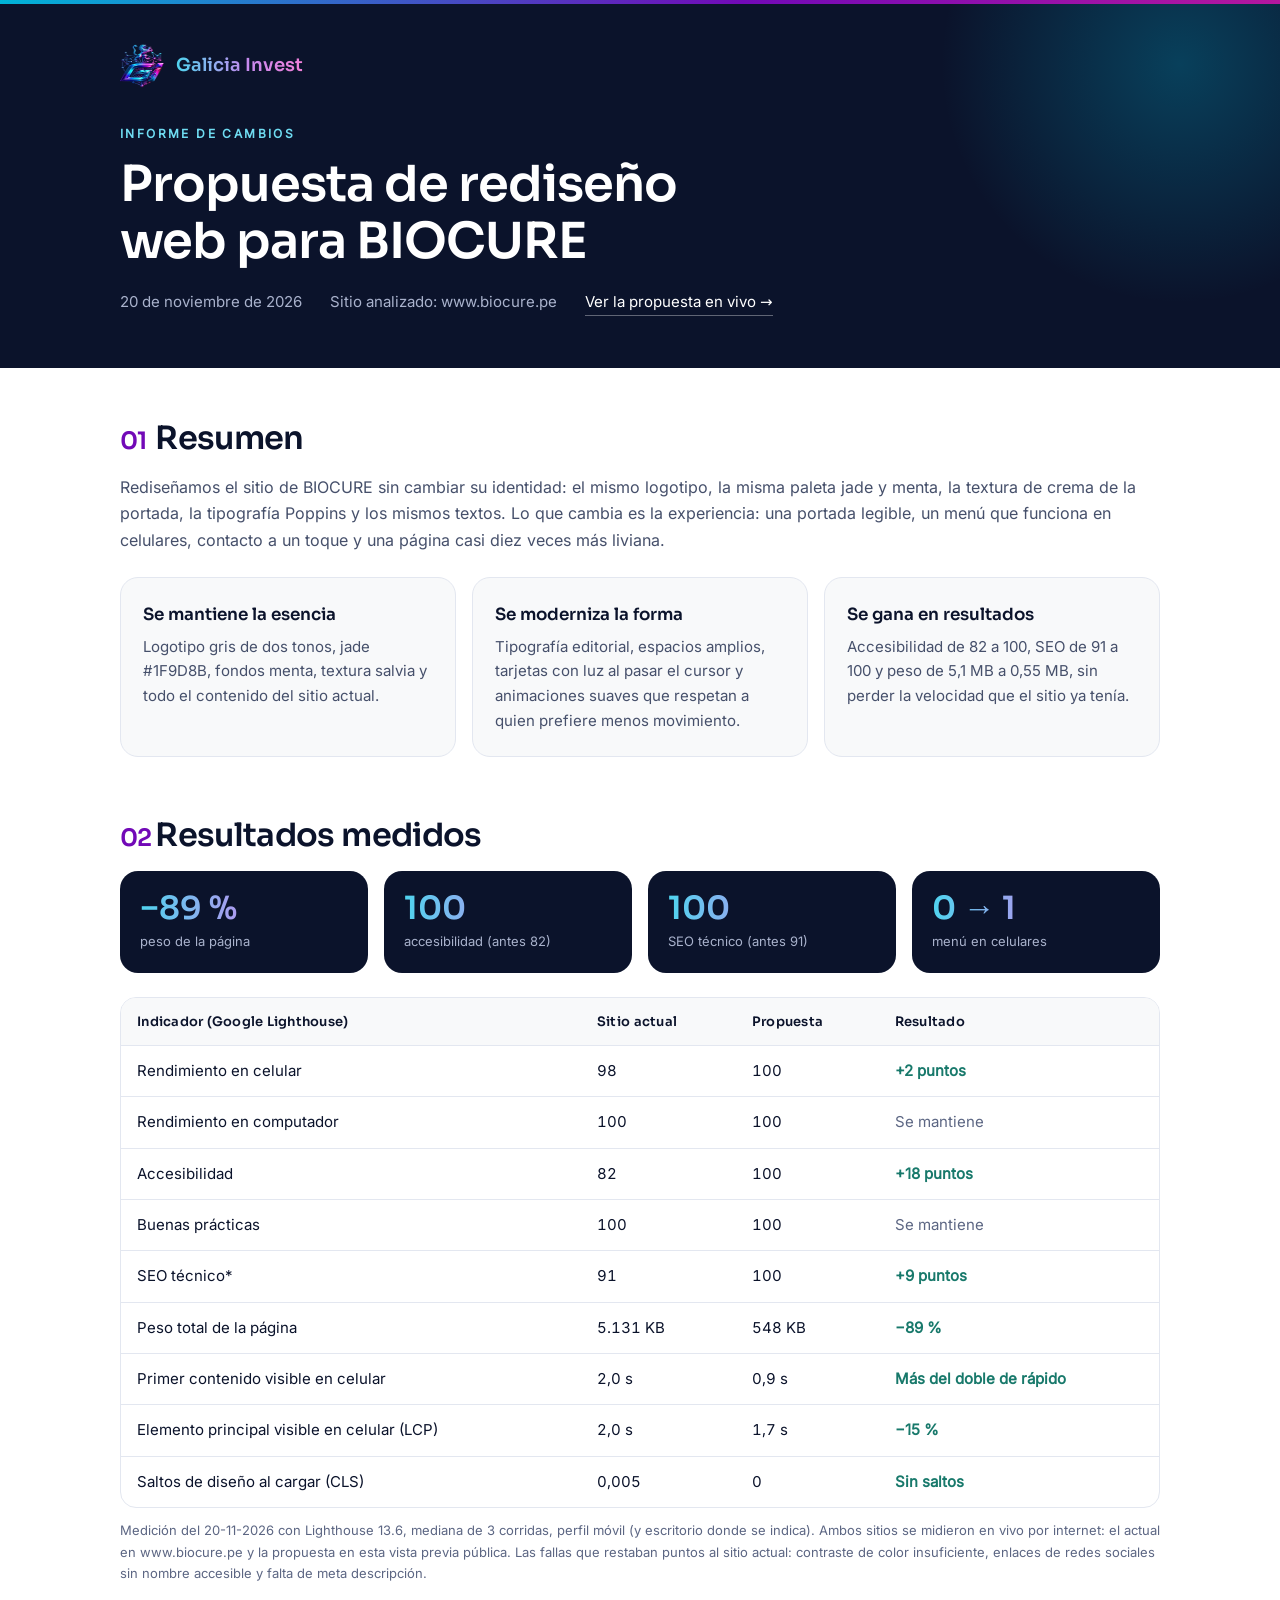
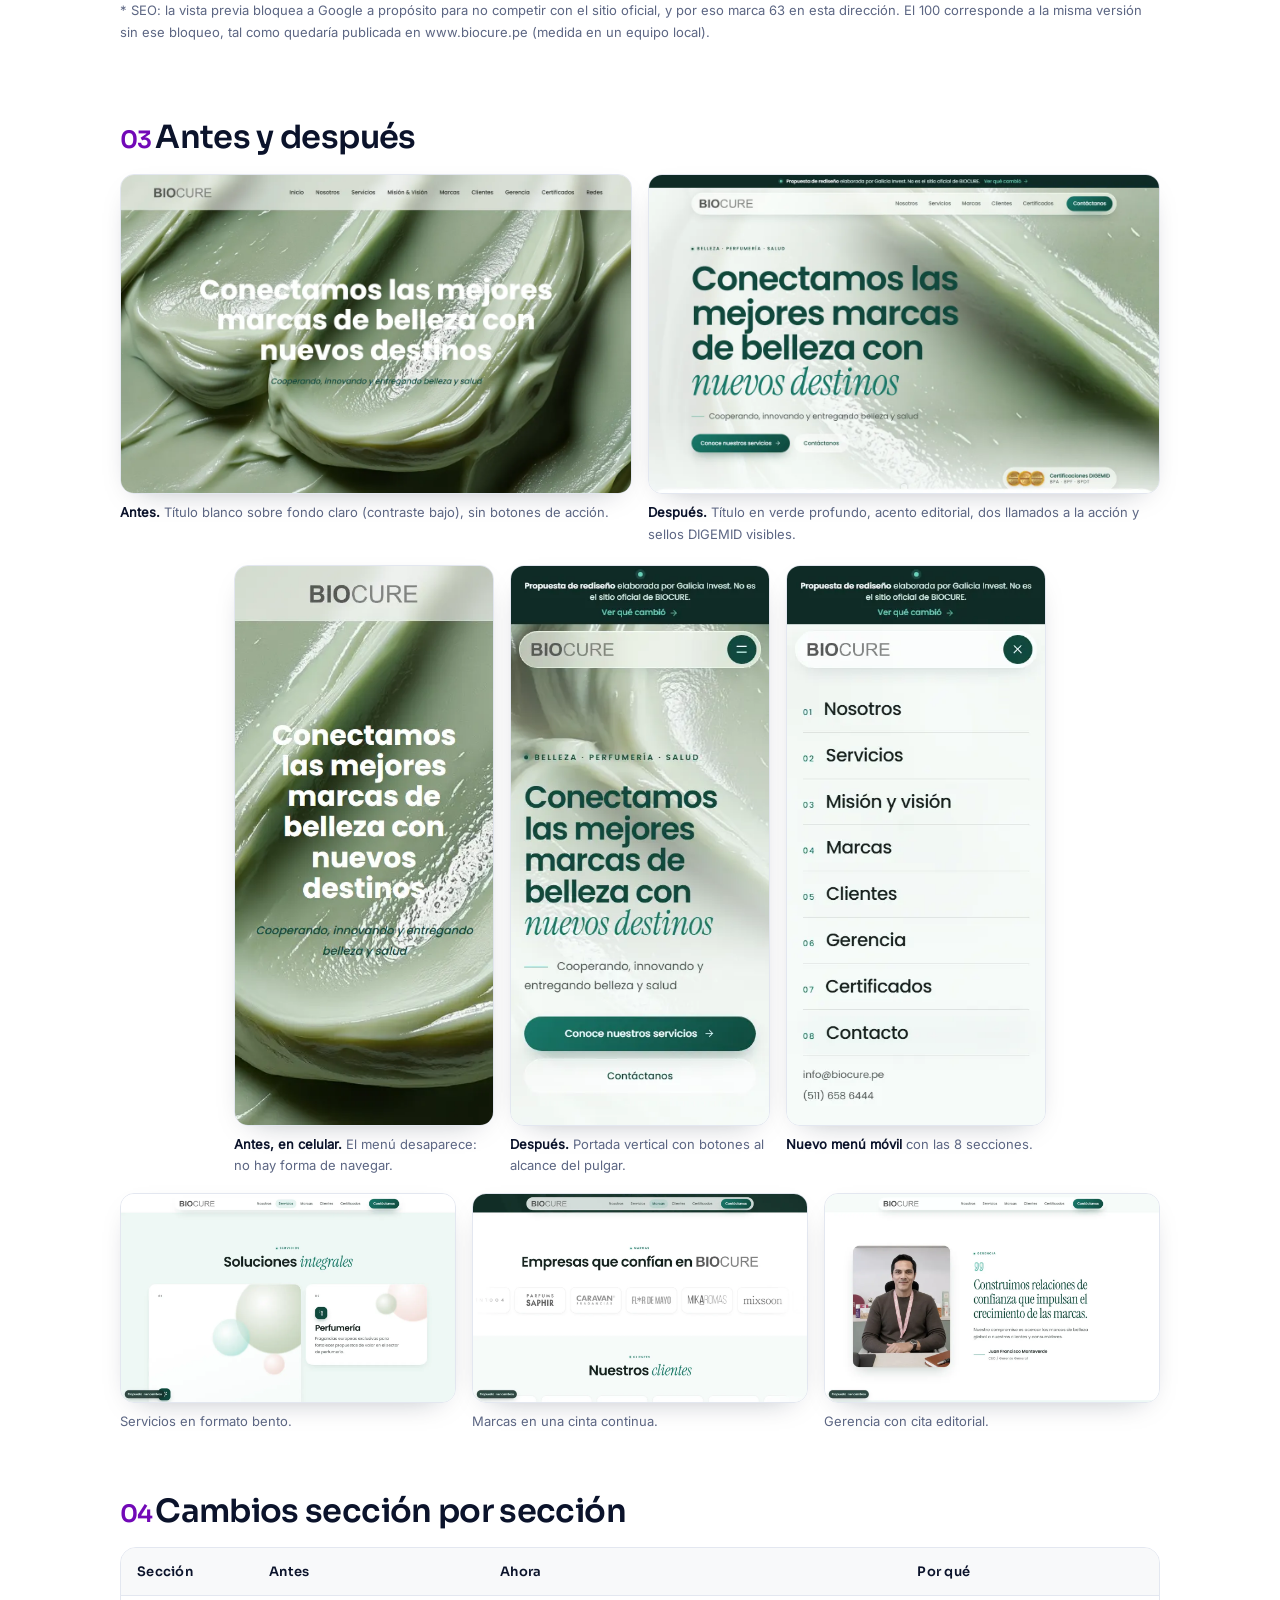
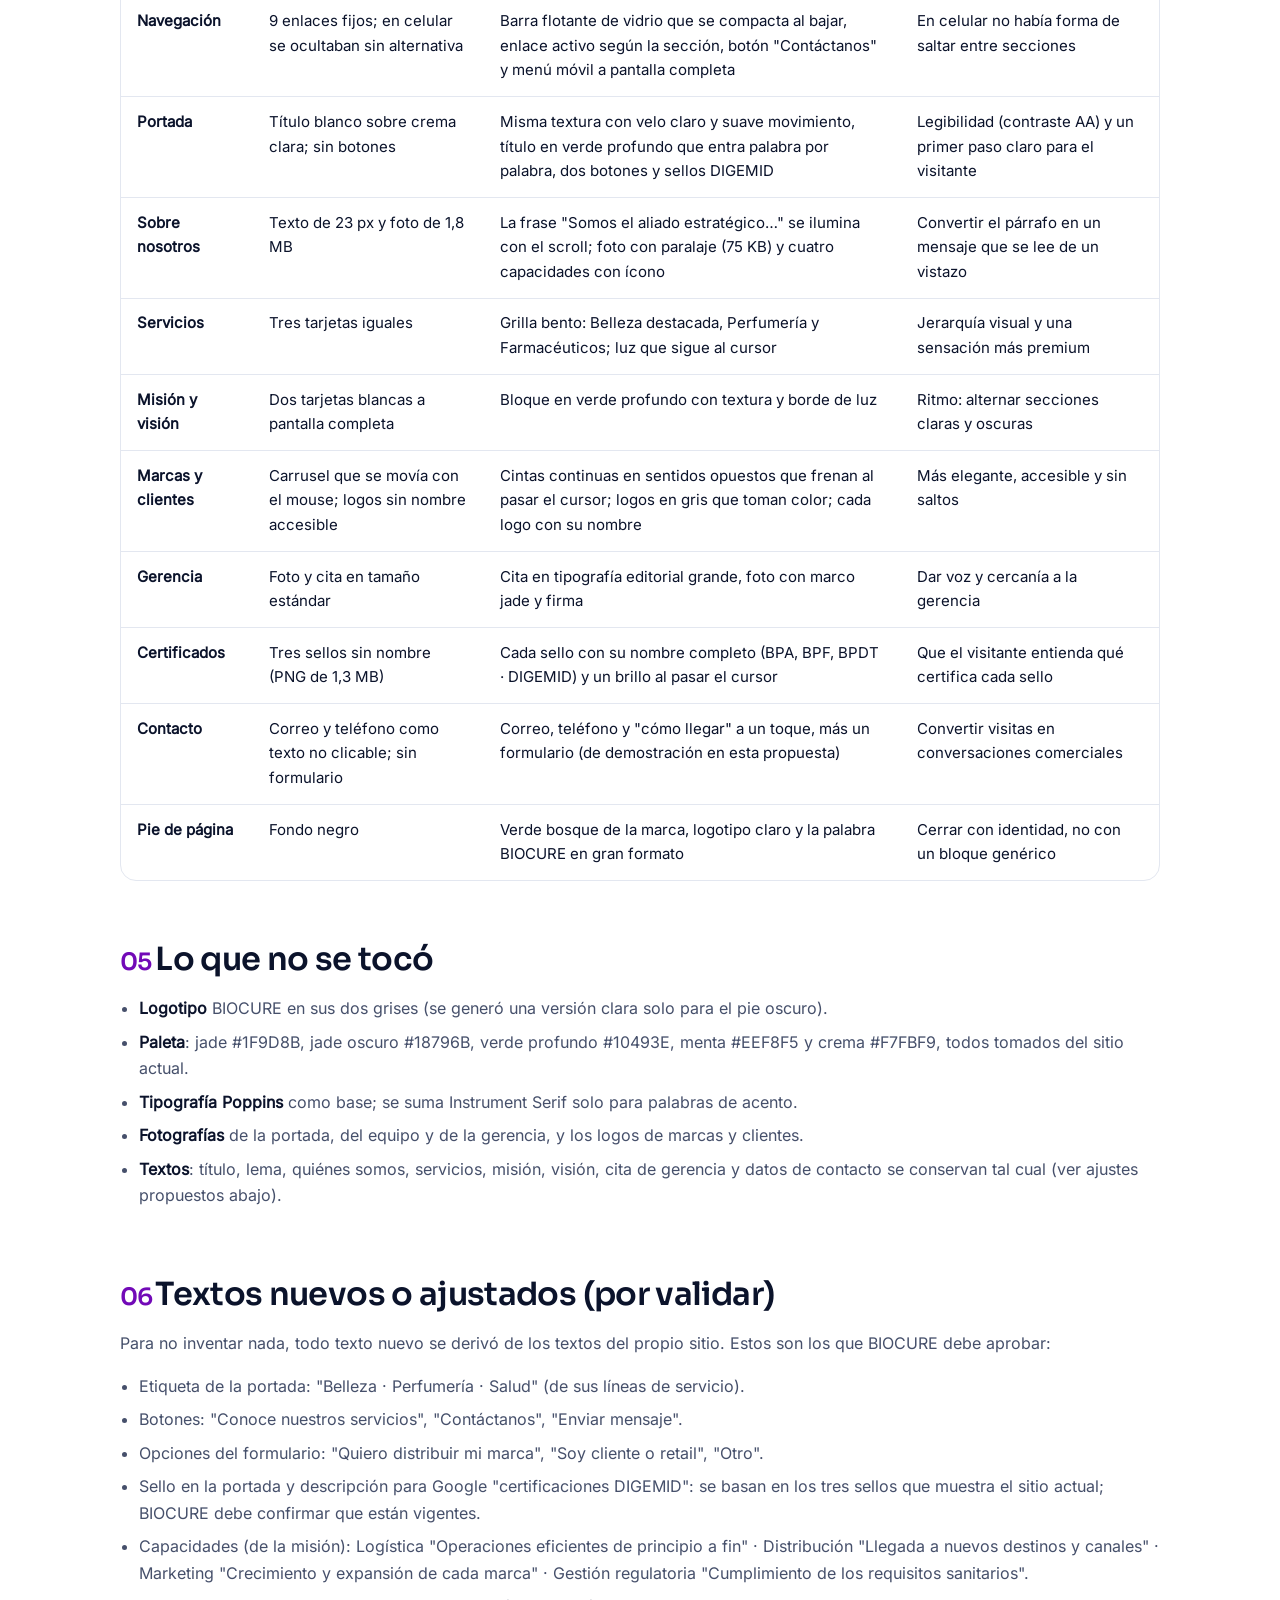
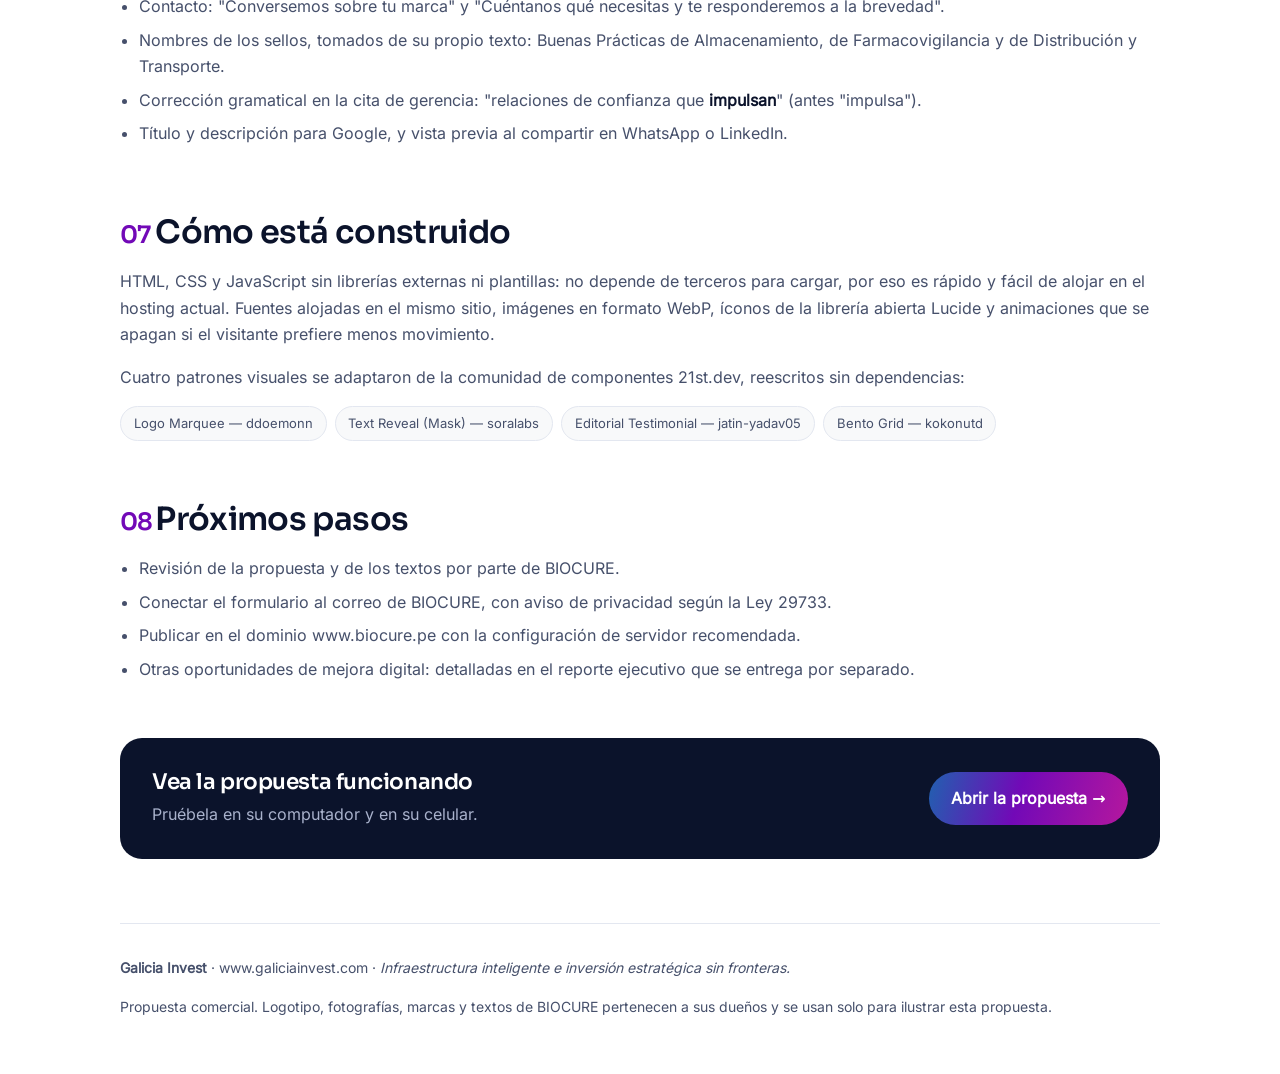
==== commit be01342f: "Informe de cambios: métricas en vivo y textos por validar Co-Authored-By: Claude Opus 5.5 <noreply@a" ====
--- a/cambios.html
+++ b/cambios.html
@@ -1 +1 @@
-<!DOCTYPE html> <html lang="es"> <head> <meta charset="UTF-8"> <meta name="viewport" content="width=device-width,initial-scale=1"> <meta name="robots" content="noindex, nofollow"> <title>Informe de cambios — Propuesta web BIOCURE · Galicia Invest</title> <meta name="description" content="Qué cambió y por qué en la propuesta de rediseño web elaborada por Galicia Invest para BIOCURE."> <link rel="icon" type="image/webp" href="assets/informe/logo-gi-96.webp"> <style>@font-face{font-family:Sora;font-weight:600;font-display:swap;src:url("fonts/sora-600.woff2") format("woff2")}@font-face{font-family:Inter;font-weight:400;font-display:swap;src:url("fonts/inter-400.woff2") format("woff2")}:root{--navy:#0b132b;--navy-2:#151e3a;--cian:#00b4d8;--cian-osc:#0084ad;--purpura:#7209b7;--magenta:#b5179e;--gris:#f8f9fa;--tinta:#0b132b;--tinta-2:#46506b;--tinta-3:#5c6683;--linea:#e3e7f0;--verde:#18796b;--rojo:#b4483a;--grad:linear-gradient(120deg, #00b4d8 0%, #7209b7 58%, #b5179e 100%)}*{box-sizing:border-box}html{-webkit-text-size-adjust:100%}body{margin:0;font-family:Inter,system-ui,sans-serif;font-size:1rem;line-height:1.65;color:var(--tinta);background:#fff;-webkit-font-smoothing:antialiased}img{display:block;max-width:100%;height:auto}a{color:var(--cian-osc)}h1,h2,h3{font-family:Sora,system-ui,sans-serif;font-weight:600;letter-spacing:-.02em;line-height:1.15;margin:0;text-wrap:balance}.c{width:min(100% - 2.5rem,1040px);margin-inline:auto}.barra{height:4px;background:var(--grad)}header.cab{background:var(--navy);color:#fff;padding:2.5rem 0 3.25rem;position:relative;overflow:hidden}header.cab::after{content:"";position:absolute;right:-160px;top:-200px;width:520px;height:520px;border-radius:50%;background:radial-gradient(circle,rgba(0,180,216,.28),transparent 65%)}.gi{display:flex;align-items:center;gap:.75rem;position:relative;z-index:1}.gi img{width:44px;height:44px}.gi span{font-family:Sora,sans-serif;font-weight:600;font-size:1.125rem;background:linear-gradient(90deg,#4fd4ef,#c58bef 55%,#ef7fd8);-webkit-background-clip:text;background-clip:text;color:transparent}.ceja{font-size:.75rem;font-weight:600;letter-spacing:.2em;text-transform:uppercase;color:#6fdcf2;margin:2.25rem 0 .75rem;position:relative;z-index:1}header.cab h1{font-size:clamp(2rem, 4.6vw, 3.1rem);max-width:22ch;position:relative;z-index:1}.meta{display:flex;flex-wrap:wrap;gap:.5rem 1.75rem;margin-top:1.25rem;color:#a9b2cc;font-size:.9375rem;position:relative;z-index:1}.meta a{color:#fff;font-weight:500;text-decoration:none;border-bottom:1px solid rgba(255,255,255,.35)}.meta a:hover{border-color:#fff}main section{padding:3.25rem 0 .5rem}h2{font-size:clamp(1.5rem, 2.8vw, 2rem);margin-bottom:1.1rem}h2 .n{display:inline-block;min-width:2.2rem;font-size:.75em;color:var(--purpura)}p{margin:0 0 1rem;color:var(--tinta-2)}.resumen{display:grid;grid-template-columns:repeat(3,1fr);gap:1rem;margin-top:1.5rem}.r{padding:1.4rem;border-radius:18px;background:var(--gris);border:1px solid var(--linea)}.r strong{display:block;font-family:Sora,sans-serif;font-weight:600;font-size:1.05rem;margin-bottom:.4rem}.r p{margin:0;font-size:.9375rem}.cifras{display:grid;grid-template-columns:repeat(4,1fr);gap:1rem;margin:.5rem 0 1.5rem}.cifra{padding:1.25rem;border-radius:18px;background:var(--navy);color:#fff}.cifra b{display:block;font-family:Sora,sans-serif;font-size:2rem;line-height:1.1;background:linear-gradient(90deg,#4fd4ef,#c58bef 60%,#ef7fd8);-webkit-background-clip:text;background-clip:text;color:transparent}.cifra span{font-size:.8125rem;color:#a9b2cc}.tabla{width:100%;overflow-x:auto;border:1px solid var(--linea);border-radius:16px}table{width:100%;border-collapse:collapse;font-size:.9375rem;min-width:620px}td,th{padding:.8rem 1rem;text-align:left;vertical-align:top;border-bottom:1px solid var(--linea)}thead th{font-family:Sora,sans-serif;font-weight:600;font-size:.8125rem;letter-spacing:.02em;background:var(--gris);color:var(--tinta)}tbody tr:last-child td{border-bottom:0}td.num{white-space:nowrap;font-variant-numeric:tabular-nums}.mejor{color:var(--verde);font-weight:600}.igual{color:var(--tinta-3)}.peor{color:var(--rojo);font-weight:600}.nota{font-size:.8125rem;color:var(--tinta-3);margin-top:.75rem}.comparar{display:grid;grid-template-columns:1fr 1fr;gap:1rem;margin-top:1rem}figure{margin:0}figure img{border-radius:14px;border:1px solid var(--linea);box-shadow:0 10px 30px -18px rgba(11,19,43,.4)}figcaption{font-size:.8125rem;color:var(--tinta-3);margin-top:.5rem}figcaption b{color:var(--tinta)}.moviles{display:grid;grid-template-columns:repeat(3,minmax(0,260px));gap:1rem;justify-content:center;margin-top:1.25rem}.galeria{display:grid;grid-template-columns:repeat(3,1fr);gap:1rem;margin-top:1rem}ul.lista{margin:0;padding-left:1.2rem;color:var(--tinta-2)}ul.lista li{margin-bottom:.45rem}ul.lista b{color:var(--tinta)}.chips{display:flex;flex-wrap:wrap;gap:.5rem;margin-top:.5rem}.chip{padding:.35rem .8rem;border-radius:999px;background:var(--gris);border:1px solid var(--linea);font-size:.8125rem;color:var(--tinta-2)}.cta{margin:3.5rem 0 0;padding:2rem;border-radius:22px;background:var(--navy);color:#fff;display:flex;align-items:center;justify-content:space-between;gap:1.5rem;flex-wrap:wrap}.cta h3{font-size:1.35rem}.cta p{margin:.35rem 0 0;color:#a9b2cc}.boton{display:inline-flex;align-items:center;gap:.5rem;padding:.85rem 1.4rem;border-radius:999px;color:#fff;font-weight:600;text-decoration:none;background:linear-gradient(105deg,#0084ad -18%,#7209b7 45%,#b5179e 100%)}footer{margin-top:3.5rem;padding:2rem 0 2.5rem;border-top:1px solid var(--linea);font-size:.875rem;color:var(--tinta-3)}footer em{color:var(--tinta-2)}@media (max-width:760px){.comparar,.galeria,.resumen{grid-template-columns:1fr}.cifras{grid-template-columns:1fr 1fr}.moviles{grid-template-columns:1fr 1fr}.moviles figure:last-child{display:none}}@media print{header.cab{padding:1.75rem 0 2rem}main section{padding-top:1.75rem;break-inside:avoid-page}.tabla{overflow:visible}table{min-width:0}.cta{break-inside:avoid}a{text-decoration:none}}</style> </head> <body> <div class="barra"></div> <header class="cab"> <div class="c"> <div class="gi"><img src="assets/informe/logo-gi-96.webp" alt="" width="44" height="44"><span>Galicia Invest</span></div> <p class="ceja">Informe de cambios</p> <h1>Propuesta de rediseño web para BIOCURE</h1> <div class="meta"> <span>20 de noviembre de 2026</span> <span>Sitio analizado: www.biocure.pe</span> <a href="index.html">Ver la propuesta en vivo →</a> </div> </div> </header> <main class="c"> <section> <h2><span class="n">01</span>Resumen</h2> <p>Rediseñamos el sitio de BIOCURE sin cambiar su identidad: el mismo logotipo, la misma paleta jade y menta, la textura de crema de la portada, la tipografía Poppins y los mismos textos. Lo que cambia es la experiencia: una portada legible, un menú que funciona en celulares, contacto a un toque y una página casi diez veces más liviana.</p> <div class="resumen"> <div class="r"><strong>Se mantiene la esencia</strong><p>Logotipo gris de dos tonos, jade #1F9D8B, fondos menta, textura salvia y todo el contenido del sitio actual.</p></div> <div class="r"><strong>Se moderniza la forma</strong><p>Tipografía editorial, espacios amplios, tarjetas con luz al pasar el cursor y animaciones suaves que respetan a quien prefiere menos movimiento.</p></div> <div class="r"><strong>Se gana en resultados</strong><p>Accesibilidad de 82 a 100, SEO de 91 a 100 y peso de 5,1 MB a 0,55 MB, sin perder la velocidad que el sitio ya tenía.</p></div> </div> </section> <section> <h2><span class="n">02</span>Resultados medidos</h2> <div class="cifras"> <div class="cifra"><b>−89 %</b><span>peso de la página</span></div> <div class="cifra"><b>100</b><span>accesibilidad (antes 82)</span></div> <div class="cifra"><b>100</b><span>SEO técnico (antes 91)</span></div> <div class="cifra"><b>0 → 1</b><span>menú en celulares</span></div> </div> <div class="tabla"> <table> <thead><tr><th>Indicador (Google Lighthouse)</th><th>Sitio actual</th><th>Propuesta</th><th>Resultado</th></tr></thead> <tbody> <tr><td>Rendimiento en celular</td><td class="num">98</td><td class="num">98</td><td class="igual">Se mantiene</td></tr> <tr><td>Rendimiento en computador</td><td class="num">100</td><td class="num">100</td><td class="igual">Se mantiene</td></tr> <tr><td>Accesibilidad</td><td class="num">82</td><td class="num">100</td><td class="mejor">+18 puntos</td></tr> <tr><td>Buenas prácticas</td><td class="num">100</td><td class="num">100</td><td class="igual">Se mantiene</td></tr> <tr><td>SEO técnico</td><td class="num">91</td><td class="num">100</td><td class="mejor">+9 puntos</td></tr> <tr><td>Peso total de la página</td><td class="num">5.131 KB</td><td class="num">550 KB</td><td class="mejor">−89 %</td></tr> <tr><td>Primer contenido visible en celular</td><td class="num">2,0 s</td><td class="num">0,8 s</td><td class="mejor">2,5 veces más rápido</td></tr> <tr><td>Elemento principal visible en celular (LCP)</td><td class="num">2,0 s</td><td class="num">2,3 s</td><td class="igual">Ambos bajo 2,5 s (rango "bueno" de Google)</td></tr> <tr><td>Saltos de diseño al cargar (CLS)</td><td class="num">0,005</td><td class="num">0</td><td class="mejor">Sin saltos</td></tr> </tbody> </table> </div> <p class="nota">Medición del 20-11-2026 con Lighthouse 13.6, mediana de 3 corridas, perfil móvil (y escritorio donde se indica). El sitio actual se midió en vivo en www.biocure.pe; la propuesta, con su versión final optimizada servida en un equipo local, porque la vista previa pública está marcada para que Google no la indexe y eso baja su nota SEO a propósito. Las fallas que restaban puntos al sitio actual: contraste de color insuficiente, enlaces de redes sociales sin nombre accesible y falta de meta descripción.</p> <p class="nota">Medición adicional sobre esta misma vista previa pública (GitHub Pages, con compresión activa), perfil móvil: rendimiento 100, accesibilidad 100, buenas prácticas 100, elemento principal visible en 1,7 s. Su SEO marca 63 solo porque la vista previa bloquea a Google a propósito; publicada en www.biocure.pe sin ese bloqueo, el SEO medido es 100.</p> </section> <section> <h2><span class="n">03</span>Antes y después</h2> <div class="comparar"> <figure><img src="assets/informe/antes-escritorio.webp" alt="Portada actual de biocure.pe en computador" width="1200" height="750" loading="lazy"><figcaption><b>Antes.</b> Título blanco sobre fondo claro (contraste bajo), sin botones de acción.</figcaption></figure> <figure><img src="assets/informe/despues-escritorio.webp" alt="Portada propuesta para BIOCURE en computador" width="1200" height="750" loading="lazy"><figcaption><b>Después.</b> Título en verde profundo, acento editorial, dos llamados a la acción y sellos DIGEMID visibles.</figcaption></figure> </div> <div class="moviles"> <figure><img src="assets/informe/antes-movil.webp" alt="Portada actual en celular" width="390" height="844" loading="lazy"><figcaption><b>Antes, en celular.</b> El menú desaparece: no hay forma de navegar.</figcaption></figure> <figure><img src="assets/informe/despues-movil.webp" alt="Portada propuesta en celular" width="390" height="844" loading="lazy"><figcaption><b>Después.</b> Portada vertical con botones al alcance del pulgar.</figcaption></figure> <figure><img src="assets/informe/despues-movil-menu.webp" alt="Menú móvil de la propuesta" width="390" height="844" loading="lazy"><figcaption><b>Nuevo menú móvil</b> con las 8 secciones.</figcaption></figure> </div> <div class="galeria"> <figure><img src="assets/informe/despues-servicios.webp" alt="Sección de servicios rediseñada" width="1200" height="675" loading="lazy"><figcaption>Servicios en formato bento.</figcaption></figure> <figure><img src="assets/informe/despues-marcas.webp" alt="Sección de marcas rediseñada" width="1200" height="675" loading="lazy"><figcaption>Marcas en una cinta continua.</figcaption></figure> <figure><img src="assets/informe/despues-gerencia.webp" alt="Sección de gerencia rediseñada" width="1200" height="675" loading="lazy"><figcaption>Gerencia con cita editorial.</figcaption></figure> </div> </section> <section> <h2><span class="n">04</span>Cambios sección por sección</h2> <div class="tabla"> <table> <thead><tr><th>Sección</th><th>Antes</th><th>Ahora</th><th>Por qué</th></tr></thead> <tbody> <tr><td><b>Navegación</b></td><td>9 enlaces fijos; en celular se ocultaban sin alternativa</td><td>Barra flotante de vidrio que se compacta al bajar, enlace activo según la sección, botón "Contáctanos" y menú móvil a pantalla completa</td><td>En celular no había forma de saltar entre secciones</td></tr> <tr><td><b>Portada</b></td><td>Título blanco sobre crema clara; sin botones</td><td>Misma textura con velo claro y suave movimiento, título en verde profundo que entra palabra por palabra, dos botones y sellos DIGEMID</td><td>Legibilidad (contraste AA) y un primer paso claro para el visitante</td></tr> <tr><td><b>Sobre nosotros</b></td><td>Texto de 23 px y foto de 1,8 MB</td><td>La frase "Somos el aliado estratégico…" se ilumina con el scroll; foto con paralaje (75 KB) y cuatro capacidades con ícono</td><td>Convertir el párrafo en un mensaje que se lee de un vistazo</td></tr> <tr><td><b>Servicios</b></td><td>Tres tarjetas iguales</td><td>Grilla bento: Belleza destacada, Perfumería y Farmacéuticos; luz que sigue al cursor</td><td>Jerarquía visual y una sensación más premium</td></tr> <tr><td><b>Misión y visión</b></td><td>Dos tarjetas blancas a pantalla completa</td><td>Bloque en verde profundo con textura y borde de luz</td><td>Ritmo: alternar secciones claras y oscuras</td></tr> <tr><td><b>Marcas y clientes</b></td><td>Carrusel que se movía con el mouse; logos sin nombre accesible</td><td>Cintas continuas en sentidos opuestos que frenan al pasar el cursor; logos en gris que toman color; cada logo con su nombre</td><td>Más elegante, accesible y sin saltos</td></tr> <tr><td><b>Gerencia</b></td><td>Foto y cita en tamaño estándar</td><td>Cita en tipografía editorial grande, foto con marco jade y firma</td><td>Dar voz y cercanía a la gerencia</td></tr> <tr><td><b>Certificados</b></td><td>Tres sellos sin nombre (PNG de 1,3 MB)</td><td>Cada sello con su nombre completo (BPA, BPF, BPDT · DIGEMID) y un brillo al pasar el cursor</td><td>Que el visitante entienda qué certifica cada sello</td></tr> <tr><td><b>Contacto</b></td><td>Correo y teléfono como texto no clicable; sin formulario</td><td>Correo, teléfono y "cómo llegar" a un toque, más un formulario (de demostración en esta propuesta)</td><td>Convertir visitas en conversaciones comerciales</td></tr> <tr><td><b>Pie de página</b></td><td>Fondo negro</td><td>Verde bosque de la marca, logotipo claro y la palabra BIOCURE en gran formato</td><td>Cerrar con identidad, no con un bloque genérico</td></tr> </tbody> </table> </div> </section> <section> <h2><span class="n">05</span>Lo que no se tocó</h2> <ul class="lista"> <li><b>Logotipo</b> BIOCURE en sus dos grises (se generó una versión clara solo para el pie oscuro).</li> <li><b>Paleta</b>: jade #1F9D8B, jade oscuro #18796B, verde profundo #10493E, menta #EEF8F5 y crema #F7FBF9, todos tomados del sitio actual.</li> <li><b>Tipografía Poppins</b> como base; se suma Instrument Serif solo para palabras de acento.</li> <li><b>Fotografías</b> de la portada, del equipo y de la gerencia, y los logos de marcas y clientes.</li> <li><b>Textos</b>: título, lema, quiénes somos, servicios, misión, visión, cita de gerencia y datos de contacto se conservan tal cual (ver ajustes propuestos abajo).</li> </ul> </section> <section> <h2><span class="n">06</span>Textos nuevos o ajustados (por validar)</h2> <p>Para no inventar nada, todo texto nuevo se derivó de los textos del propio sitio. Estos son los que BIOCURE debe aprobar:</p> <ul class="lista"> <li>Botones: "Conoce nuestros servicios", "Contáctanos", "Enviar mensaje".</li> <li>Capacidades (de la misión): Logística "Operaciones eficientes de principio a fin" · Distribución "Llegada a nuevos destinos y canales" · Marketing "Crecimiento y expansión de cada marca" · Gestión regulatoria "Cumplimiento de los requisitos sanitarios".</li> <li>Contacto: "Conversemos sobre tu marca" y "Cuéntanos qué necesitas y te responderemos a la brevedad".</li> <li>Nombres de los sellos, tomados de su propio texto: Buenas Prácticas de Almacenamiento, de Farmacovigilancia y de Distribución y Transporte.</li> <li>Corrección gramatical en la cita de gerencia: "relaciones de confianza que <b>impulsan</b>" (antes "impulsa").</li> <li>Título y descripción para Google, y vista previa al compartir en WhatsApp o LinkedIn.</li> </ul> </section> <section> <h2><span class="n">07</span>Cómo está construido</h2> <p>HTML, CSS y JavaScript sin librerías externas ni plantillas: no depende de terceros para cargar, por eso es rápido y fácil de alojar en el hosting actual. Fuentes alojadas en el mismo sitio, imágenes en formato WebP, íconos de la librería abierta Lucide y animaciones que se apagan si el visitante prefiere menos movimiento.</p> <p>Cuatro patrones visuales se adaptaron de la comunidad de componentes 21st.dev, reescritos sin dependencias:</p> <div class="chips"> <span class="chip">Logo Marquee — ddoemonn</span> <span class="chip">Text Reveal (Mask) — soralabs</span> <span class="chip">Editorial Testimonial — jatin-yadav05</span> <span class="chip">Bento Grid — kokonutd</span> </div> </section> <section> <h2><span class="n">08</span>Próximos pasos</h2> <ul class="lista"> <li>Revisión de la propuesta y de los textos por parte de BIOCURE.</li> <li>Conectar el formulario al correo de BIOCURE, con aviso de privacidad según la Ley 29733.</li> <li>Publicar en el dominio www.biocure.pe y activar compresión y cabeceras de seguridad en el servidor.</li> <li>Mejoras de fondo (correo, seguridad, pagos y cumplimiento): detalladas en el reporte ejecutivo que se entrega por separado.</li> </ul> <div class="cta"> <div><h3>Vea la propuesta funcionando</h3><p>Pruébela en su computador y en su celular.</p></div> <a class="boton" href="index.html">Abrir la propuesta →</a> </div> </section> </main> <footer class="c"> <p><b>Galicia Invest</b> · www.galiciainvest.com · <em>Infraestructura inteligente e inversión estratégica sin fronteras.</em></p> <p>Propuesta comercial. Logotipo, fotografías, marcas y textos de BIOCURE pertenecen a sus dueños y se usan solo para ilustrar esta propuesta.</p> </footer> </body> </html> +<!DOCTYPE html> <html lang="es"> <head> <meta charset="UTF-8"> <meta name="viewport" content="width=device-width,initial-scale=1"> <meta name="robots" content="noindex, nofollow"> <title>Informe de cambios — Propuesta web BIOCURE · Galicia Invest</title> <meta name="description" content="Qué cambió y por qué en la propuesta de rediseño web elaborada por Galicia Invest para BIOCURE."> <link rel="icon" type="image/webp" href="assets/informe/logo-gi-96.webp"> <style>@font-face{font-family:Sora;font-weight:600;font-display:swap;src:url("fonts/sora-600.woff2") format("woff2")}@font-face{font-family:Inter;font-weight:400;font-display:swap;src:url("fonts/inter-400.woff2") format("woff2")}:root{--navy:#0b132b;--navy-2:#151e3a;--cian:#00b4d8;--cian-osc:#0084ad;--purpura:#7209b7;--magenta:#b5179e;--gris:#f8f9fa;--tinta:#0b132b;--tinta-2:#46506b;--tinta-3:#5c6683;--linea:#e3e7f0;--verde:#18796b;--rojo:#b4483a;--grad:linear-gradient(120deg, #00b4d8 0%, #7209b7 58%, #b5179e 100%)}*{box-sizing:border-box}html{-webkit-text-size-adjust:100%}body{margin:0;font-family:Inter,system-ui,sans-serif;font-size:1rem;line-height:1.65;color:var(--tinta);background:#fff;-webkit-font-smoothing:antialiased}img{display:block;max-width:100%;height:auto}a{color:var(--cian-osc)}h1,h2,h3{font-family:Sora,system-ui,sans-serif;font-weight:600;letter-spacing:-.02em;line-height:1.15;margin:0;text-wrap:balance}.c{width:min(100% - 2.5rem,1040px);margin-inline:auto}.barra{height:4px;background:var(--grad)}header.cab{background:var(--navy);color:#fff;padding:2.5rem 0 3.25rem;position:relative;overflow:hidden}header.cab::after{content:"";position:absolute;right:-160px;top:-200px;width:520px;height:520px;border-radius:50%;background:radial-gradient(circle,rgba(0,180,216,.28),transparent 65%)}.gi{display:flex;align-items:center;gap:.75rem;position:relative;z-index:1}.gi img{width:44px;height:44px}.gi span{font-family:Sora,sans-serif;font-weight:600;font-size:1.125rem;background:linear-gradient(90deg,#4fd4ef,#c58bef 55%,#ef7fd8);-webkit-background-clip:text;background-clip:text;color:transparent}.ceja{font-size:.75rem;font-weight:600;letter-spacing:.2em;text-transform:uppercase;color:#6fdcf2;margin:2.25rem 0 .75rem;position:relative;z-index:1}header.cab h1{font-size:clamp(2rem, 4.6vw, 3.1rem);max-width:22ch;position:relative;z-index:1}.meta{display:flex;flex-wrap:wrap;gap:.5rem 1.75rem;margin-top:1.25rem;color:#a9b2cc;font-size:.9375rem;position:relative;z-index:1}.meta a{color:#fff;font-weight:500;text-decoration:none;border-bottom:1px solid rgba(255,255,255,.35)}.meta a:hover{border-color:#fff}main section{padding:3.25rem 0 .5rem}h2{font-size:clamp(1.5rem, 2.8vw, 2rem);margin-bottom:1.1rem}h2 .n{display:inline-block;min-width:2.2rem;font-size:.75em;color:var(--purpura)}p{margin:0 0 1rem;color:var(--tinta-2)}.resumen{display:grid;grid-template-columns:repeat(3,1fr);gap:1rem;margin-top:1.5rem}.r{padding:1.4rem;border-radius:18px;background:var(--gris);border:1px solid var(--linea)}.r strong{display:block;font-family:Sora,sans-serif;font-weight:600;font-size:1.05rem;margin-bottom:.4rem}.r p{margin:0;font-size:.9375rem}.cifras{display:grid;grid-template-columns:repeat(4,1fr);gap:1rem;margin:.5rem 0 1.5rem}.cifra{padding:1.25rem;border-radius:18px;background:var(--navy);color:#fff}.cifra b{display:block;font-family:Sora,sans-serif;font-size:2rem;line-height:1.1;background:linear-gradient(90deg,#4fd4ef,#c58bef 60%,#ef7fd8);-webkit-background-clip:text;background-clip:text;color:transparent}.cifra span{font-size:.8125rem;color:#a9b2cc}.tabla{width:100%;overflow-x:auto;border:1px solid var(--linea);border-radius:16px}table{width:100%;border-collapse:collapse;font-size:.9375rem;min-width:620px}td,th{padding:.8rem 1rem;text-align:left;vertical-align:top;border-bottom:1px solid var(--linea)}thead th{font-family:Sora,sans-serif;font-weight:600;font-size:.8125rem;letter-spacing:.02em;background:var(--gris);color:var(--tinta)}tbody tr:last-child td{border-bottom:0}td.num{white-space:nowrap;font-variant-numeric:tabular-nums}.mejor{color:var(--verde);font-weight:600}.igual{color:var(--tinta-3)}.peor{color:var(--rojo);font-weight:600}.nota{font-size:.8125rem;color:var(--tinta-3);margin-top:.75rem}.comparar{display:grid;grid-template-columns:1fr 1fr;gap:1rem;margin-top:1rem}figure{margin:0}figure img{border-radius:14px;border:1px solid var(--linea);box-shadow:0 10px 30px -18px rgba(11,19,43,.4)}figcaption{font-size:.8125rem;color:var(--tinta-3);margin-top:.5rem}figcaption b{color:var(--tinta)}.moviles{display:grid;grid-template-columns:repeat(3,minmax(0,260px));gap:1rem;justify-content:center;margin-top:1.25rem}.galeria{display:grid;grid-template-columns:repeat(3,1fr);gap:1rem;margin-top:1rem}ul.lista{margin:0;padding-left:1.2rem;color:var(--tinta-2)}ul.lista li{margin-bottom:.45rem}ul.lista b{color:var(--tinta)}.chips{display:flex;flex-wrap:wrap;gap:.5rem;margin-top:.5rem}.chip{padding:.35rem .8rem;border-radius:999px;background:var(--gris);border:1px solid var(--linea);font-size:.8125rem;color:var(--tinta-2)}.cta{margin:3.5rem 0 0;padding:2rem;border-radius:22px;background:var(--navy);color:#fff;display:flex;align-items:center;justify-content:space-between;gap:1.5rem;flex-wrap:wrap}.cta h3{font-size:1.35rem}.cta p{margin:.35rem 0 0;color:#a9b2cc}.boton{display:inline-flex;align-items:center;gap:.5rem;padding:.85rem 1.4rem;border-radius:999px;color:#fff;font-weight:600;text-decoration:none;background:linear-gradient(105deg,#0084ad -18%,#7209b7 45%,#b5179e 100%)}footer{margin-top:3.5rem;padding:2rem 0 2.5rem;border-top:1px solid var(--linea);font-size:.875rem;color:var(--tinta-3)}footer em{color:var(--tinta-2)}@media (max-width:760px){.comparar,.galeria,.resumen{grid-template-columns:1fr}.cifras{grid-template-columns:1fr 1fr}.moviles{grid-template-columns:1fr 1fr}.moviles figure:last-child{display:none}}@media print{header.cab{padding:1.75rem 0 2rem}main section{padding-top:1.75rem;break-inside:avoid-page}.tabla{overflow:visible}table{min-width:0}.cta{break-inside:avoid}a{text-decoration:none}}</style> </head> <body> <div class="barra"></div> <header class="cab"> <div class="c"> <div class="gi"><img src="assets/informe/logo-gi-96.webp" alt="" width="44" height="44"><span>Galicia Invest</span></div> <p class="ceja">Informe de cambios</p> <h1>Propuesta de rediseño web para BIOCURE</h1> <div class="meta"> <span>20 de noviembre de 2026</span> <span>Sitio analizado: www.biocure.pe</span> <a href="index.html">Ver la propuesta en vivo →</a> </div> </div> </header> <main class="c"> <section> <h2><span class="n">01</span>Resumen</h2> <p>Rediseñamos el sitio de BIOCURE sin cambiar su identidad: el mismo logotipo, la misma paleta jade y menta, la textura de crema de la portada, la tipografía Poppins y los mismos textos. Lo que cambia es la experiencia: una portada legible, un menú que funciona en celulares, contacto a un toque y una página casi diez veces más liviana.</p> <div class="resumen"> <div class="r"><strong>Se mantiene la esencia</strong><p>Logotipo gris de dos tonos, jade #1F9D8B, fondos menta, textura salvia y todo el contenido del sitio actual.</p></div> <div class="r"><strong>Se moderniza la forma</strong><p>Tipografía editorial, espacios amplios, tarjetas con luz al pasar el cursor y animaciones suaves que respetan a quien prefiere menos movimiento.</p></div> <div class="r"><strong>Se gana en resultados</strong><p>Accesibilidad de 82 a 100, SEO de 91 a 100 y peso de 5,1 MB a 0,55 MB, sin perder la velocidad que el sitio ya tenía.</p></div> </div> </section> <section> <h2><span class="n">02</span>Resultados medidos</h2> <div class="cifras"> <div class="cifra"><b>−89 %</b><span>peso de la página</span></div> <div class="cifra"><b>100</b><span>accesibilidad (antes 82)</span></div> <div class="cifra"><b>100</b><span>SEO técnico (antes 91)</span></div> <div class="cifra"><b>0 → 1</b><span>menú en celulares</span></div> </div> <div class="tabla"> <table> <thead><tr><th>Indicador (Google Lighthouse)</th><th>Sitio actual</th><th>Propuesta</th><th>Resultado</th></tr></thead> <tbody> <tr><td>Rendimiento en celular</td><td class="num">98</td><td class="num">100</td><td class="mejor">+2 puntos</td></tr> <tr><td>Rendimiento en computador</td><td class="num">100</td><td class="num">100</td><td class="igual">Se mantiene</td></tr> <tr><td>Accesibilidad</td><td class="num">82</td><td class="num">100</td><td class="mejor">+18 puntos</td></tr> <tr><td>Buenas prácticas</td><td class="num">100</td><td class="num">100</td><td class="igual">Se mantiene</td></tr> <tr><td>SEO técnico*</td><td class="num">91</td><td class="num">100</td><td class="mejor">+9 puntos</td></tr> <tr><td>Peso total de la página</td><td class="num">5.131 KB</td><td class="num">548 KB</td><td class="mejor">−89 %</td></tr> <tr><td>Primer contenido visible en celular</td><td class="num">2,0 s</td><td class="num">0,9 s</td><td class="mejor">Más del doble de rápido</td></tr> <tr><td>Elemento principal visible en celular (LCP)</td><td class="num">2,0 s</td><td class="num">1,7 s</td><td class="mejor">−15 %</td></tr> <tr><td>Saltos de diseño al cargar (CLS)</td><td class="num">0,005</td><td class="num">0</td><td class="mejor">Sin saltos</td></tr> </tbody> </table> </div> <p class="nota">Medición del 20-11-2026 con Lighthouse 13.6, mediana de 3 corridas, perfil móvil (y escritorio donde se indica). Ambos sitios se midieron en vivo por internet: el actual en www.biocure.pe y la propuesta en esta vista previa pública. Las fallas que restaban puntos al sitio actual: contraste de color insuficiente, enlaces de redes sociales sin nombre accesible y falta de meta descripción.</p> <p class="nota">* SEO: la vista previa bloquea a Google a propósito para no competir con el sitio oficial, y por eso marca 63 en esta dirección. El 100 corresponde a la misma versión sin ese bloqueo, tal como quedaría publicada en www.biocure.pe (medida en un equipo local).</p> </section> <section> <h2><span class="n">03</span>Antes y después</h2> <div class="comparar"> <figure><img src="assets/informe/antes-escritorio.webp" alt="Portada actual de biocure.pe en computador" width="1200" height="750" loading="lazy"><figcaption><b>Antes.</b> Título blanco sobre fondo claro (contraste bajo), sin botones de acción.</figcaption></figure> <figure><img src="assets/informe/despues-escritorio.webp" alt="Portada propuesta para BIOCURE en computador" width="1200" height="750" loading="lazy"><figcaption><b>Después.</b> Título en verde profundo, acento editorial, dos llamados a la acción y sellos DIGEMID visibles.</figcaption></figure> </div> <div class="moviles"> <figure><img src="assets/informe/antes-movil.webp" alt="Portada actual en celular" width="390" height="844" loading="lazy"><figcaption><b>Antes, en celular.</b> El menú desaparece: no hay forma de navegar.</figcaption></figure> <figure><img src="assets/informe/despues-movil.webp" alt="Portada propuesta en celular" width="390" height="844" loading="lazy"><figcaption><b>Después.</b> Portada vertical con botones al alcance del pulgar.</figcaption></figure> <figure><img src="assets/informe/despues-movil-menu.webp" alt="Menú móvil de la propuesta" width="390" height="844" loading="lazy"><figcaption><b>Nuevo menú móvil</b> con las 8 secciones.</figcaption></figure> </div> <div class="galeria"> <figure><img src="assets/informe/despues-servicios.webp" alt="Sección de servicios rediseñada" width="1200" height="675" loading="lazy"><figcaption>Servicios en formato bento.</figcaption></figure> <figure><img src="assets/informe/despues-marcas.webp" alt="Sección de marcas rediseñada" width="1200" height="675" loading="lazy"><figcaption>Marcas en una cinta continua.</figcaption></figure> <figure><img src="assets/informe/despues-gerencia.webp" alt="Sección de gerencia rediseñada" width="1200" height="675" loading="lazy"><figcaption>Gerencia con cita editorial.</figcaption></figure> </div> </section> <section> <h2><span class="n">04</span>Cambios sección por sección</h2> <div class="tabla"> <table> <thead><tr><th>Sección</th><th>Antes</th><th>Ahora</th><th>Por qué</th></tr></thead> <tbody> <tr><td><b>Navegación</b></td><td>9 enlaces fijos; en celular se ocultaban sin alternativa</td><td>Barra flotante de vidrio que se compacta al bajar, enlace activo según la sección, botón "Contáctanos" y menú móvil a pantalla completa</td><td>En celular no había forma de saltar entre secciones</td></tr> <tr><td><b>Portada</b></td><td>Título blanco sobre crema clara; sin botones</td><td>Misma textura con velo claro y suave movimiento, título en verde profundo que entra palabra por palabra, dos botones y sellos DIGEMID</td><td>Legibilidad (contraste AA) y un primer paso claro para el visitante</td></tr> <tr><td><b>Sobre nosotros</b></td><td>Texto de 23 px y foto de 1,8 MB</td><td>La frase "Somos el aliado estratégico…" se ilumina con el scroll; foto con paralaje (75 KB) y cuatro capacidades con ícono</td><td>Convertir el párrafo en un mensaje que se lee de un vistazo</td></tr> <tr><td><b>Servicios</b></td><td>Tres tarjetas iguales</td><td>Grilla bento: Belleza destacada, Perfumería y Farmacéuticos; luz que sigue al cursor</td><td>Jerarquía visual y una sensación más premium</td></tr> <tr><td><b>Misión y visión</b></td><td>Dos tarjetas blancas a pantalla completa</td><td>Bloque en verde profundo con textura y borde de luz</td><td>Ritmo: alternar secciones claras y oscuras</td></tr> <tr><td><b>Marcas y clientes</b></td><td>Carrusel que se movía con el mouse; logos sin nombre accesible</td><td>Cintas continuas en sentidos opuestos que frenan al pasar el cursor; logos en gris que toman color; cada logo con su nombre</td><td>Más elegante, accesible y sin saltos</td></tr> <tr><td><b>Gerencia</b></td><td>Foto y cita en tamaño estándar</td><td>Cita en tipografía editorial grande, foto con marco jade y firma</td><td>Dar voz y cercanía a la gerencia</td></tr> <tr><td><b>Certificados</b></td><td>Tres sellos sin nombre (PNG de 1,3 MB)</td><td>Cada sello con su nombre completo (BPA, BPF, BPDT · DIGEMID) y un brillo al pasar el cursor</td><td>Que el visitante entienda qué certifica cada sello</td></tr> <tr><td><b>Contacto</b></td><td>Correo y teléfono como texto no clicable; sin formulario</td><td>Correo, teléfono y "cómo llegar" a un toque, más un formulario (de demostración en esta propuesta)</td><td>Convertir visitas en conversaciones comerciales</td></tr> <tr><td><b>Pie de página</b></td><td>Fondo negro</td><td>Verde bosque de la marca, logotipo claro y la palabra BIOCURE en gran formato</td><td>Cerrar con identidad, no con un bloque genérico</td></tr> </tbody> </table> </div> </section> <section> <h2><span class="n">05</span>Lo que no se tocó</h2> <ul class="lista"> <li><b>Logotipo</b> BIOCURE en sus dos grises (se generó una versión clara solo para el pie oscuro).</li> <li><b>Paleta</b>: jade #1F9D8B, jade oscuro #18796B, verde profundo #10493E, menta #EEF8F5 y crema #F7FBF9, todos tomados del sitio actual.</li> <li><b>Tipografía Poppins</b> como base; se suma Instrument Serif solo para palabras de acento.</li> <li><b>Fotografías</b> de la portada, del equipo y de la gerencia, y los logos de marcas y clientes.</li> <li><b>Textos</b>: título, lema, quiénes somos, servicios, misión, visión, cita de gerencia y datos de contacto se conservan tal cual (ver ajustes propuestos abajo).</li> </ul> </section> <section> <h2><span class="n">06</span>Textos nuevos o ajustados (por validar)</h2> <p>Para no inventar nada, todo texto nuevo se derivó de los textos del propio sitio. Estos son los que BIOCURE debe aprobar:</p> <ul class="lista"> <li>Etiqueta de la portada: "Belleza · Perfumería · Salud" (de sus líneas de servicio).</li> <li>Botones: "Conoce nuestros servicios", "Contáctanos", "Enviar mensaje".</li> <li>Opciones del formulario: "Quiero distribuir mi marca", "Soy cliente o retail", "Otro".</li> <li>Sello en la portada y descripción para Google "certificaciones DIGEMID": se basan en los tres sellos que muestra el sitio actual; BIOCURE debe confirmar que están vigentes.</li> <li>Capacidades (de la misión): Logística "Operaciones eficientes de principio a fin" · Distribución "Llegada a nuevos destinos y canales" · Marketing "Crecimiento y expansión de cada marca" · Gestión regulatoria "Cumplimiento de los requisitos sanitarios".</li> <li>Contacto: "Conversemos sobre tu marca" y "Cuéntanos qué necesitas y te responderemos a la brevedad".</li> <li>Nombres de los sellos, tomados de su propio texto: Buenas Prácticas de Almacenamiento, de Farmacovigilancia y de Distribución y Transporte.</li> <li>Corrección gramatical en la cita de gerencia: "relaciones de confianza que <b>impulsan</b>" (antes "impulsa").</li> <li>Título y descripción para Google, y vista previa al compartir en WhatsApp o LinkedIn.</li> </ul> </section> <section> <h2><span class="n">07</span>Cómo está construido</h2> <p>HTML, CSS y JavaScript sin librerías externas ni plantillas: no depende de terceros para cargar, por eso es rápido y fácil de alojar en el hosting actual. Fuentes alojadas en el mismo sitio, imágenes en formato WebP, íconos de la librería abierta Lucide y animaciones que se apagan si el visitante prefiere menos movimiento.</p> <p>Cuatro patrones visuales se adaptaron de la comunidad de componentes 21st.dev, reescritos sin dependencias:</p> <div class="chips"> <span class="chip">Logo Marquee — ddoemonn</span> <span class="chip">Text Reveal (Mask) — soralabs</span> <span class="chip">Editorial Testimonial — jatin-yadav05</span> <span class="chip">Bento Grid — kokonutd</span> </div> </section> <section> <h2><span class="n">08</span>Próximos pasos</h2> <ul class="lista"> <li>Revisión de la propuesta y de los textos por parte de BIOCURE.</li> <li>Conectar el formulario al correo de BIOCURE, con aviso de privacidad según la Ley 29733.</li> <li>Publicar en el dominio www.biocure.pe con la configuración de servidor recomendada.</li> <li>Otras oportunidades de mejora digital: detalladas en el reporte ejecutivo que se entrega por separado.</li> </ul> <div class="cta"> <div><h3>Vea la propuesta funcionando</h3><p>Pruébela en su computador y en su celular.</p></div> <a class="boton" href="index.html">Abrir la propuesta →</a> </div> </section> </main> <footer class="c"> <p><b>Galicia Invest</b> · www.galiciainvest.com · <em>Infraestructura inteligente e inversión estratégica sin fronteras.</em></p> <p>Propuesta comercial. Logotipo, fotografías, marcas y textos de BIOCURE pertenecen a sus dueños y se usan solo para ilustrar esta propuesta.</p> </footer> </body> </html> 
